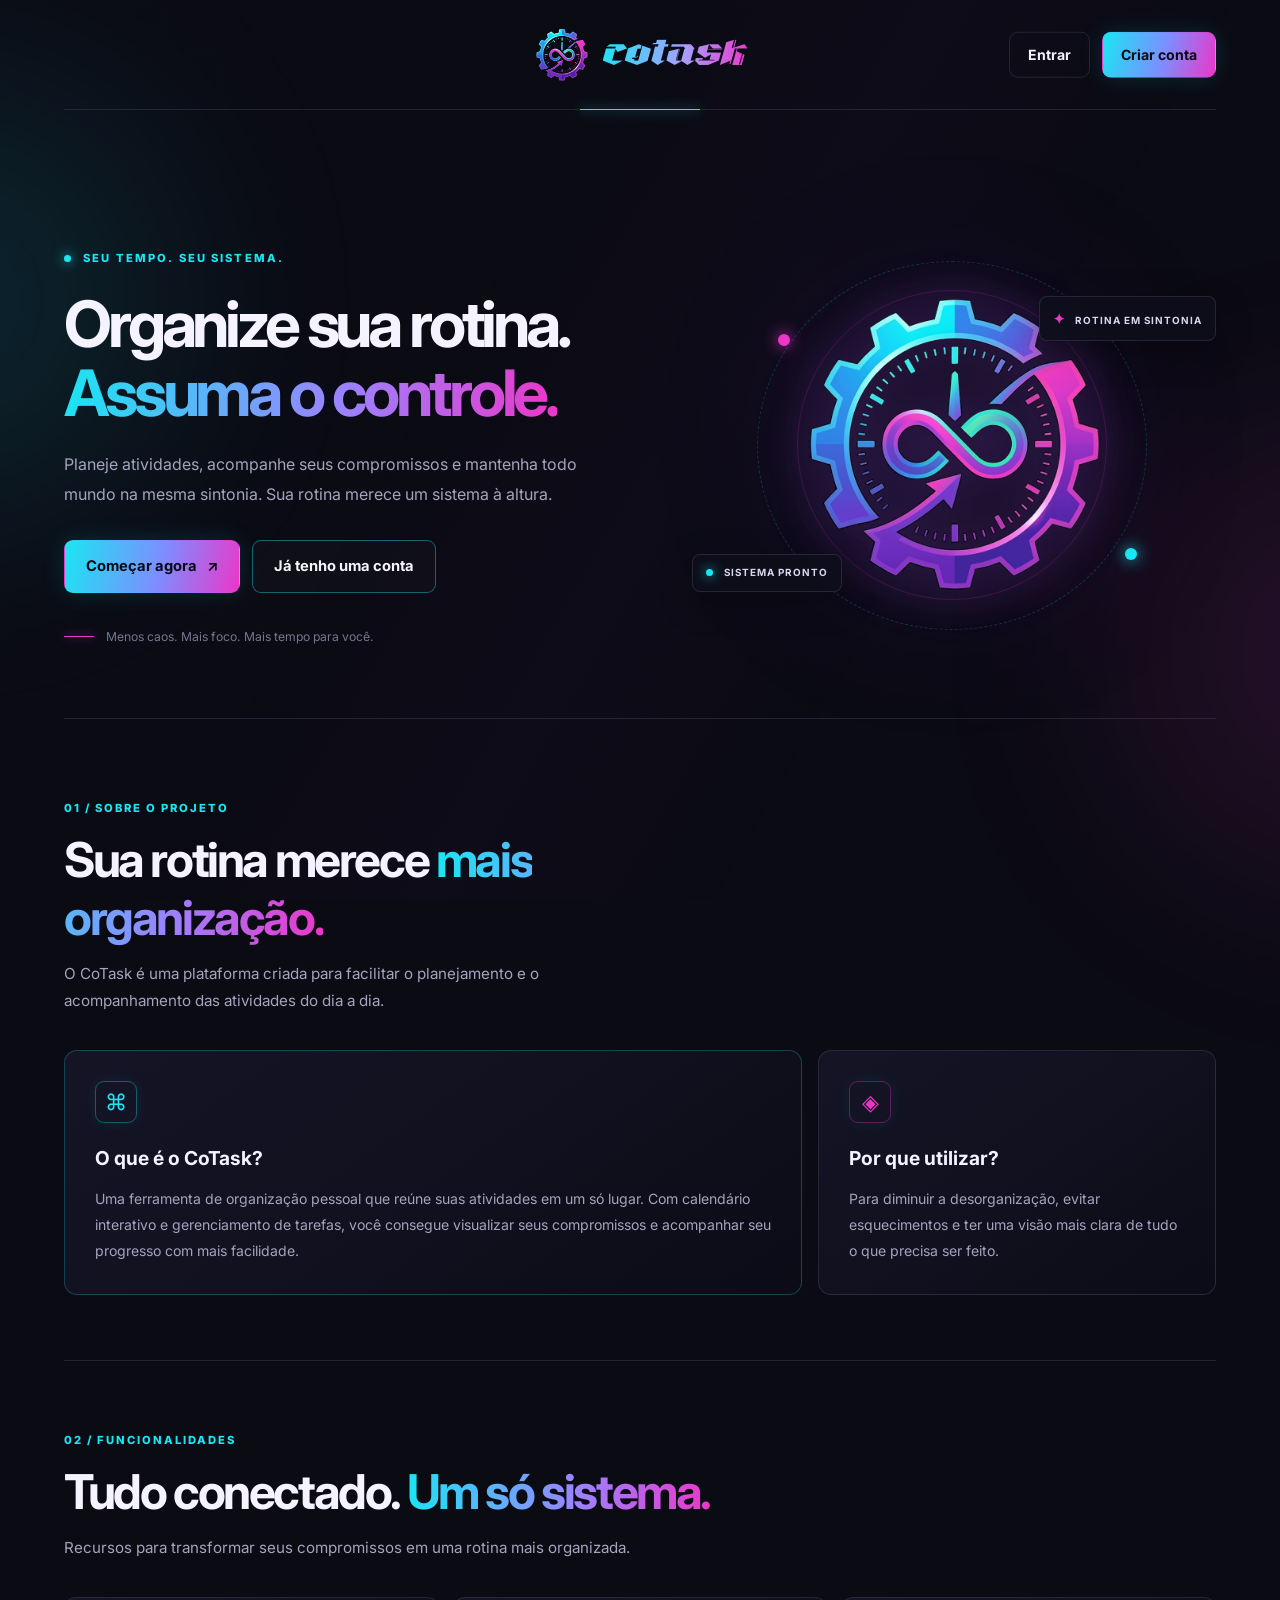
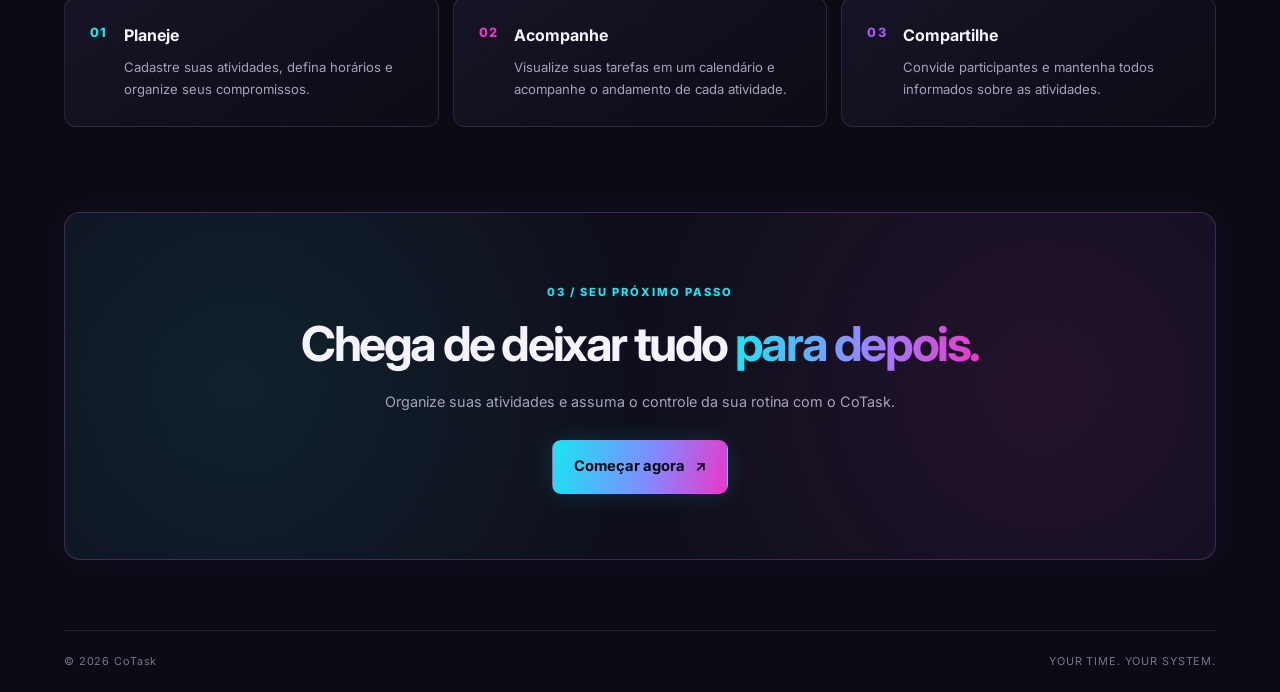
==== index.html @ 9413bd44 "style: ajusta cabeçalho e identificação do usuário" ====
<!DOCTYPE html>
<html lang="pt-BR">

<head>
    <meta charset="UTF-8">
    <meta name="viewport" content="width=device-width, initial-scale=1.0">
    <meta name="theme-color" content="#0B0B14">

    <title>CoTask - Sua rotina, seu sistema</title>

    <link rel="stylesheet" href="assets/css/style.css">
    <script src="js/script.js" defer></script>
</head>

<body>

    <div class="background-glow glow-one"></div>
    <div class="background-glow glow-two"></div>
    <div class="background-grid"></div>

    <header class="site-header">

    <!-- LOGO CENTRALIZADA -->
    <a href="index.html" class="brand">
        <img src="../assets/imagens/logo-cotask.png" alt="Logo CoTask">
        <span>CoTask</span>
    </a>

    <!-- BOTÕES DE ACESSO -->
    <nav class="main-nav">

        <div id="auth-buttons">
            <button class="button button-ghost" id="open-login">
                Entrar
            </button>

            <button class="button button-primary" id="open-register">
                Criar conta
            </button>
        </div>

        <!-- ÁREA DO USUÁRIO LOGADO -->
        <div id="user-area" class="user-area" hidden>

            <a href="pages/rotinas.html" class="button button-outline">
                Rotinas
            </a>

            <button id="logout-button" class="button button-ghost">
                Sair
            </button>

        </div>

    </nav>

    <!-- NOME DO USUÁRIO -->
    <div id="user-name" class="user-name"></div>

</header>

    <main>

        <!-- APRESENTAÇÃO -->

        <section class="hero" id="inicio">

            <div class="hero-copy">

                <span class="eyebrow">
                    <span class="status-dot"></span>
                    SEU TEMPO. SEU SISTEMA.
                </span>

                <h1>
                    Organize sua rotina.
                    <br>
                    <span>Assuma o controle.</span>
                </h1>

                <p class="hero-description">
                    Planeje atividades, acompanhe seus compromissos
                    e mantenha todo mundo na mesma sintonia.
                    Sua rotina merece um sistema à altura.
                </p>

                <div class="hero-actions">

                    <button
                        class="button button-primary button-large"
                        id="hero-register"
                        type="button">

                        Começar agora <span>↗</span>

                    </button>

                    <button
                        class="button button-outline button-large"
                        id="hero-login"
                        type="button">

                        Já tenho uma conta

                    </button>

                </div>

                <div class="hero-note">
                    <span class="note-line"></span>
                    Menos caos. Mais foco. Mais tempo para você.
                </div>

            </div>

            <div class="hero-visual">

                <div class="visual-ring ring-outer"></div>
                <div class="visual-ring ring-inner"></div>
                <div class="logo-halo"></div>

                <img
                    class="hero-logo"
                    src="../assets/imagens/logo-cotask.png"
                    alt="Símbolo do CoTask">

                <div class="floating-chip chip-top">
                    <span class="chip-icon">✦</span>
                    ROTINA EM SINTONIA
                </div>

                <div class="floating-chip chip-bottom">
                    <span class="chip-dot"></span>
                    SISTEMA PRONTO
                </div>

                <div class="floating-orbit orbit-one"></div>
                <div class="floating-orbit orbit-two"></div>

            </div>

        </section>

        <!-- SOBRE O PROJETO -->

        <section class="about-section">

            <div class="section-heading">

                <span class="section-kicker">01 / SOBRE O PROJETO</span>

                <h2>
                    Sua rotina merece
                    <span>mais organização.</span>
                </h2>

                <p>
                    O CoTask é uma plataforma criada para facilitar
                    o planejamento e o acompanhamento das atividades
                    do dia a dia.
                </p>

            </div>

            <div class="about-content">

                <article class="about-card about-main-card">

                    <span class="card-symbol">⌘</span>

                    <h3>O que é o CoTask?</h3>

                    <p>
                        Uma ferramenta de organização pessoal que reúne
                        suas atividades em um só lugar. Com calendário
                        interativo e gerenciamento de tarefas, você
                        consegue visualizar seus compromissos e acompanhar
                        seu progresso com mais facilidade.
                    </p>

                </article>

                <article class="about-card">

                    <span class="card-symbol pink-symbol">◈</span>

                    <h3>Por que utilizar?</h3>

                    <p>
                        Para diminuir a desorganização, evitar esquecimentos
                        e ter uma visão mais clara de tudo o que precisa
                        ser feito.
                    </p>

                </article>

            </div>

        </section>

        <!-- FUNCIONALIDADES -->

        <section class="feature-section">

            <div class="section-heading">

                <span class="section-kicker">02 / FUNCIONALIDADES</span>

                <h2>
                    Tudo conectado.
                    <span>Um só sistema.</span>
                </h2>

                <p>
                    Recursos para transformar seus compromissos
                    em uma rotina mais organizada.
                </p>

            </div>

            <div class="feature-strip">

                <article class="feature-card">

                    <span class="feature-number">01</span>

                    <div>
                        <h3>Planeje</h3>

                        <p>
                            Cadastre suas atividades, defina horários
                            e organize seus compromissos.
                        </p>
                    </div>

                </article>

                <article class="feature-card">

                    <span class="feature-number pink">02</span>

                    <div>
                        <h3>Acompanhe</h3>

                        <p>
                            Visualize suas tarefas em um calendário
                            e acompanhe o andamento de cada atividade.
                        </p>
                    </div>

                </article>

                <article class="feature-card">

                    <span class="feature-number purple">03</span>

                    <div>
                        <h3>Compartilhe</h3>

                        <p>
                            Convide participantes e mantenha todos
                            informados sobre as atividades.
                        </p>
                    </div>

                </article>

            </div>

        </section>

        <!-- CHAMADA FINAL -->

        <section class="final-section">

            <span class="section-kicker">03 / SEU PRÓXIMO PASSO</span>

            <h2>
                Chega de deixar tudo
                <span>para depois.</span>
            </h2>

            <p>
                Organize suas atividades e assuma o controle
                da sua rotina com o CoTask.
            </p>

            <button
                class="button button-primary button-large"
                id="final-register"
                type="button">

                Começar agora <span>↗</span>

            </button>

        </section>

    </main>

    <footer class="site-footer">
        <span>© 2026 CoTask</span>
        <span>YOUR TIME. YOUR SYSTEM.</span>
    </footer>


    <!-- JANELA DE LOGIN E CADASTRO -->

    <div class="modal-backdrop" id="auth-modal" aria-hidden="true">

        <section
            class="auth-modal"
            role="dialog"
            aria-modal="true"
            aria-labelledby="modal-title">

            <button
                class="modal-close"
                id="close-modal"
                type="button"
                aria-label="Fechar">

                ×

            </button>

            <div class="modal-brand">

                <img src="../assets/imagens/logo-cotask.png" alt="">

                <span>CoTask</span>

            </div>


            <!-- CADASTRO -->

            <div id="register-panel">

                <span class="modal-kicker">NOVO POR AQUI?</span>

                <h2 id="modal-title">
                    Crie sua conta<span>.</span>
                </h2>

                <p class="modal-description">
                    Comece a organizar seu tempo com o CoTask.
                </p>

                <form id="register-form">

                    <label for="register-name">Nome</label>

                    <input
                        id="register-name"
                        name="name"
                        type="text"
                        placeholder="Como podemos te chamar?"
                        autocomplete="name"
                        required>

                    <label for="register-email">E-mail</label>

                    <input
                        id="register-email"
                        name="email"
                        type="email"
                        placeholder="voce@email.com"
                        autocomplete="email"
                        required>

                    <label for="register-password">Senha</label>

                    <input
                        id="register-password"
                        name="password"
                        type="password"
                        placeholder="Mínimo de 8 caracteres"
                        minlength="8"
                        autocomplete="new-password"
                        required>

                    <label for="register-confirm-password">
                        Confirmar senha
                    </label>

                    <input
                        id="register-confirm-password"
                        name="confirm-password"
                        type="password"
                        placeholder="Digite sua senha novamente"
                        minlength="6"
                        autocomplete="new-password"
                        required>

                    <button
                        class="button button-primary submit-button"
                        type="submit">

                        Criar conta <span>↗</span>

                    </button>

                    <p
                        class="form-feedback"
                        id="register-feedback"
                        role="status">
                    </p>

                </form>

                <p class="switch-auth">
                    Já tem uma conta?

                    <button
                        type="button"
                        class="text-button"
                        id="show-login">

                        Entrar

                    </button>
                </p>

            </div>


            <!-- LOGIN -->

            <div id="login-panel" hidden>

                <span class="modal-kicker">
                    BEM-VINDO DE VOLTA
                </span>

                <h2 id="login-title">
                    Acesse sua conta<span>.</span>
                </h2>

                <p class="modal-description">
                    Entre para continuar de onde parou.
                </p>

                <form id="login-form">

                    <label for="login-email">E-mail</label>

                    <input
                        id="login-email"
                        name="email"
                        type="email"
                        placeholder="voce@email.com"
                        autocomplete="email"
                        required>

                    <label for="login-password">Senha</label>

                    <input
                        id="login-password"
                        name="password"
                        type="password"
                        placeholder="Sua senha"
                        autocomplete="current-password"
                        required>

                    <button
                        class="button button-primary submit-button"
                        type="submit">

                        Entrar <span>↗</span>

                    </button>

                    <p
                        class="form-feedback"
                        id="login-feedback"
                        role="status">
                    </p>

                </form>

                <p class="switch-auth">
                    Ainda não tem conta?

                    <button
                        type="button"
                        class="text-button"
                        id="show-register">

                        Criar conta

                    </button>
                </p>

            </div>

        </section>

    </div>

</body>
</html>
---- assets/css/style.css ----
@import url('https://fonts.googleapis.com/css2?family=Inter:wght@400;500;600;700;800&display=swap');

/* =====================================
   FONTES
===================================== */

@font-face {
    font-family: "Cyberthic";
    src: url("../fonts/Cyberthic.otf") format("opentype");
    font-weight: normal;
    font-style: normal;
}

/* =====================================
   VARIÁVEIS
===================================== */

:root {
    --bg: #0B0B14;
    --bg-soft: #11111E;
    --text: #F4F3FF;
    --muted: #A5A3BD;

    --cyan: #19E6F2;
    --purple: #A855F7;
    --pink: #EC36C9;

    --line: rgba(151, 145, 194, 0.18);

    --font: 'Inter', Arial, sans-serif;
    --font-title: 'Cyberthic', 'Inter', sans-serif;
}

/* =====================================
   RESET
===================================== */

* {
    margin: 0;
    padding: 0;
    box-sizing: border-box;
}

html {
    scroll-behavior: smooth;
}

body {
    min-height: 100vh;
    overflow-x: hidden;
    position: relative;
    isolation: isolate;

    background: var(--bg);
    color: var(--text);

    font-family: var(--font);
    line-height: 1.6;
}

button,
input {
    font: inherit;
}

button {
    cursor: pointer;
}

a {
    color: inherit;
    text-decoration: none;
}

[hidden] {
    display: none !important;
}

/* =====================================
   FUNDO CYBERPUNK
===================================== */

.background-glow {
    position: fixed;
    z-index: -2;

    width: 420px;
    height: 420px;

    border-radius: 50%;
    filter: blur(120px);
    opacity: 0.13;

    pointer-events: none;
}

.glow-one {
    background: var(--cyan);
    top: 10%;
    left: -260px;

    animation: glowMoveOne 12s ease-in-out infinite alternate;
}

.glow-two {
    background: var(--pink);
    right: -280px;
    bottom: 4%;

    animation: glowMoveTwo 14s ease-in-out infinite alternate;
}

.background-grid {
    position: fixed;
    inset: 0;
    z-index: -3;

    pointer-events: none;
    opacity: 0.12;

    background-image:
        linear-gradient(rgba(25, 230, 242, 0.08) 1px, transparent 1px),
        linear-gradient(90deg, rgba(25, 230, 242, 0.08) 1px, transparent 1px);

    background-size: 55px 55px;

    mask-image: linear-gradient(to bottom, black, transparent 85%);
}

body::before {
    content: "";
    position: fixed;
    inset: 0;
    z-index: -1;

    pointer-events: none;

    background: linear-gradient(
        120deg,
        transparent 35%,
        rgba(168, 85, 247, 0.025),
        transparent 70%
    );

    animation: backgroundScan 10s linear infinite;
}

/* =====================================
   CABEÇALHO
===================================== */

.site-header {
    width: min(1180px, 90%);
    min-height: 110px;

    margin: 0 auto;

    display: grid;
    grid-template-columns: 1fr auto 1fr;
    align-items: center;

    border-bottom: 1px solid var(--line);
    position: relative;
}

.site-header::after {
    content: "";
    position: absolute;
    bottom: -1px;
    left: 50%;

    width: 120px;
    height: 1px;

    transform: translateX(-50%);

    background: var(--cyan);
    box-shadow: 0 0 12px var(--cyan);
}

.brand {
    grid-column: 2;

    display: flex;
    align-items: center;
    justify-content: center;
    gap: 12px;

    font-family: var(--font-title);
    font-size: 2rem;
    letter-spacing: 0.04em;

    transition: 0.3s ease;
}

.brand:hover {
    filter: drop-shadow(0 0 12px rgba(25, 230, 242, 0.5));
}

.brand img {
    width: 58px;
    height: 58px;
    object-fit: contain;
}

.brand span {
    background: linear-gradient(
        100deg,
        var(--cyan),
        #A7A0FF 55%,
        var(--pink)
    );

    -webkit-background-clip: text;
    background-clip: text;
    color: transparent;
}

.main-nav {
    grid-column: 3;
    justify-self: end;

    display: flex;
    align-items: center;
    gap: 12px;
}

#auth-buttons,
.user-area {
    display: flex;
    align-items: center;
    gap: 12px;
}

.user-area span {
    color: var(--cyan);
    font-size: 0.9rem;
    font-weight: 700;
}

/* =====================================
   BOTÕES
===================================== */

.button {
    display: inline-flex;
    align-items: center;
    justify-content: center;
    gap: 10px;

    border: 1px solid transparent;
    border-radius: 9px;

    padding: 11px 18px;

    color: var(--text);
    font-size: 0.88rem;
    font-weight: 700;

    transition: 0.25s ease;
}

.button:hover {
    transform: translateY(-3px);
}

.button-primary {
    color: #080B16;

    background: linear-gradient(
        105deg,
        var(--cyan),
        #7F8CFF 55%,
        var(--pink)
    );

    box-shadow: 0 0 24px rgba(25, 230, 242, 0.14);
}

.button-primary:hover {
    box-shadow: 0 0 30px rgba(236, 54, 201, 0.35);
}

.button-ghost {
    background: transparent;
    border-color: var(--line);
}

.button-ghost:hover,
.button-outline:hover {
    border-color: var(--cyan);
    color: var(--cyan);
    box-shadow: 0 0 15px rgba(25, 230, 242, 0.12);
}

.button-outline {
    background: rgba(255, 255, 255, 0.02);
    border-color: rgba(25, 230, 242, 0.4);
}

.button-large {
    padding: 14px 21px;
    font-size: 0.92rem;
}

/* =====================================
   CONTEÚDO PRINCIPAL
===================================== */

main {
    width: min(1180px, 90%);
    margin: 0 auto;
}

/* =====================================
   APRESENTAÇÃO
===================================== */

.hero {
    min-height: 560px;

    display: grid;
    grid-template-columns: 1.05fr 0.95fr;

    align-items: center;
    gap: 40px;

    padding: 66px 0 52px;
}

.eyebrow {
    color: var(--cyan);

    font-size: 0.7rem;
    font-weight: 800;
    letter-spacing: 0.19em;
}

.status-dot,
.chip-dot {
    display: inline-block;

    width: 7px;
    height: 7px;

    border-radius: 50%;

    background: var(--cyan);
    box-shadow: 0 0 12px var(--cyan);

    margin-right: 8px;
}

.status-dot {
    animation: pulse 1.8s infinite;
}

.hero h1 {
    margin-top: 20px;

    font-size: clamp(2.5rem, 5vw, 4.35rem);
    line-height: 1.08;

    letter-spacing: -0.065em;
}

.hero h1 span,
.section-heading h2 span,
.final-section h2 span {
    background: linear-gradient(
        95deg,
        var(--cyan),
        #9A83FF 56%,
        var(--pink)
    );

    -webkit-background-clip: text;
    background-clip: text;
    color: transparent;
}

.hero-description {
    max-width: 550px;

    margin-top: 23px;

    color: var(--muted);
    font-size: 1rem;
    line-height: 1.85;
}

.hero-actions {
    display: flex;
    flex-wrap: wrap;
    gap: 12px;

    margin-top: 30px;
}

.hero-note {
    display: flex;
    align-items: center;
    gap: 12px;

    color: #77758F;
    font-size: 0.76rem;

    margin-top: 34px;
}

.note-line {
    width: 30px;
    height: 1px;

    background: var(--pink);
    box-shadow: 0 0 10px var(--pink);
}

/* =====================================
   LOGO E ELEMENTOS VISUAIS
===================================== */

.hero-visual {
    min-height: 410px;

    display: grid;
    place-items: center;

    position: relative;
}

.hero-logo {
    width: min(310px, 68%);
    z-index: 2;

    filter: drop-shadow(0 0 24px rgba(168, 85, 247, 0.24));

    animation: floatLogo 5s ease-in-out infinite;
}

.visual-ring {
    position: absolute;

    border: 1px solid rgba(25, 230, 242, 0.2);
    border-radius: 50%;
}

.ring-outer {
    width: 390px;
    height: 390px;

    max-width: 90%;
    max-height: 90%;

    border-style: dashed;

    animation: rotate 45s linear infinite;
}

.ring-inner {
    width: 310px;
    height: 310px;

    border-color: rgba(236, 54, 201, 0.2);

    box-shadow:
        0 0 55px rgba(168, 85, 247, 0.08),
        inset 0 0 55px rgba(168, 85, 247, 0.06);

    animation: rotateReverse 35s linear infinite;
}

.logo-halo {
    position: absolute;

    width: 240px;
    height: 240px;

    border-radius: 50%;

    background: #742BBA;
    filter: blur(100px);
    opacity: 0.23;

    animation: haloPulse 4s ease-in-out infinite;
}

.floating-chip {
    position: absolute;
    z-index: 3;

    padding: 10px 13px;

    border: 1px solid var(--line);
    border-radius: 8px;

    background: rgba(14, 14, 27, 0.86);
    backdrop-filter: blur(12px);

    color: #D9D7ED;

    font-size: 0.62rem;
    font-weight: 700;
    letter-spacing: 0.1em;

    box-shadow: 0 10px 35px rgba(0, 0, 0, 0.25);
}

.chip-top {
    top: 56px;
    right: 0;

    animation: floatChip 4s ease-in-out infinite;
}

.chip-bottom {
    bottom: 58px;
    left: 4px;

    animation: floatChip 5s ease-in-out infinite reverse;
}

.chip-icon {
    color: var(--pink);
    margin-right: 6px;
    font-size: 0.9rem;
}

.floating-orbit {
    position: absolute;

    width: 12px;
    height: 12px;

    border-radius: 50%;
    background: var(--pink);

    box-shadow: 0 0 15px var(--pink);
}

.orbit-one {
    top: 23%;
    left: 17%;

    animation: orbitFloat 5s ease-in-out infinite;
}

.orbit-two {
    bottom: 22%;
    right: 15%;

    background: var(--cyan);
    box-shadow: 0 0 15px var(--cyan);

    animation: orbitFloat 4s ease-in-out infinite reverse;
}

/* =====================================
   TÍTULOS DAS SEÇÕES
===================================== */

.section-heading {
    max-width: 720px;
    margin-bottom: 35px;
}

.section-kicker {
    display: inline-block;

    color: var(--cyan);

    font-size: 0.7rem;
    font-weight: 800;
    letter-spacing: 0.18em;

    margin-bottom: 13px;
}

.section-heading h2,
.final-section h2 {
    font-size: clamp(2rem, 4vw, 3rem);
    line-height: 1.2;
    letter-spacing: -0.05em;
}

.section-heading p {
    max-width: 600px;

    color: var(--muted);
    font-size: 0.95rem;
    line-height: 1.8;

    margin-top: 14px;
}

/* =====================================
   SOBRE O PROJETO
===================================== */

.about-section {
    padding: 75px 0 65px;

    border-top: 1px solid var(--line);
}

.about-content {
    display: grid;
    grid-template-columns: 1.3fr 0.7fr;
    gap: 16px;
}

.about-card {
    position: relative;
    overflow: hidden;

    padding: 30px;

    border: 1px solid var(--line);
    border-radius: 13px;

    background: linear-gradient(
        145deg,
        rgba(23, 23, 41, 0.85),
        rgba(13, 13, 24, 0.85)
    );

    transition: 0.3s ease;
}

.about-card:hover {
    transform: translateY(-5px);
    border-color: rgba(25, 230, 242, 0.45);

    box-shadow: 0 0 25px rgba(25, 230, 242, 0.07);
}

.about-main-card {
    border-color: rgba(25, 230, 242, 0.25);
}

.card-symbol {
    display: inline-flex;
    align-items: center;
    justify-content: center;

    width: 42px;
    height: 42px;

    border: 1px solid rgba(25, 230, 242, 0.35);
    border-radius: 9px;

    color: var(--cyan);
    font-size: 1.4rem;

    margin-bottom: 20px;

    box-shadow: 0 0 15px rgba(25, 230, 242, 0.08);
}

.pink-symbol {
    color: var(--pink);
    border-color: rgba(236, 54, 201, 0.35);
}

.about-card h3 {
    font-size: 1.2rem;
    margin-bottom: 12px;
}

.about-card p {
    color: var(--muted);
    font-size: 0.88rem;
    line-height: 1.85;
}

/* =====================================
   FUNCIONALIDADES
===================================== */

.feature-section {
    padding: 65px 0 75px;
    border-top: 1px solid var(--line);
}

.feature-strip {
    display: grid;
    grid-template-columns: repeat(3, 1fr);
    gap: 14px;
}

.feature-card {
    display: flex;
    align-items: flex-start;
    gap: 16px;

    padding: 25px;

    border: 1px solid var(--line);
    border-radius: 12px;

    background: linear-gradient(
        145deg,
        rgba(23, 23, 41, 0.8),
        rgba(13, 13, 24, 0.7)
    );

    transition: 0.3s ease;
}

.feature-card:hover {
    transform: translateY(-6px);
    border-color: var(--cyan);

    box-shadow: 0 0 25px rgba(25, 230, 242, 0.08);
}

.feature-number {
    color: var(--cyan);
    font-size: 0.8rem;
    font-weight: 800;
    letter-spacing: 0.1em;
}

.feature-number.pink {
    color: var(--pink);
}

.feature-number.purple {
    color: var(--purple);
}

.feature-card h3 {
    font-size: 1rem;
    margin-bottom: 8px;
}

.feature-card p {
    color: var(--muted);
    font-size: 0.82rem;
    line-height: 1.7;
}

/* =====================================
   CHAMADA FINAL
===================================== */

.final-section {
    position: relative;
    overflow: hidden;

    text-align: center;

    padding: 65px 25px;
    margin: 10px 0 70px;

    border: 1px solid rgba(168, 85, 247, 0.3);
    border-radius: 16px;

    background:
        radial-gradient(
            circle at 15% 50%,
            rgba(25, 230, 242, 0.09),
            transparent 40%
        ),
        radial-gradient(
            circle at 85% 50%,
            rgba(236, 54, 201, 0.09),
            transparent 40%
        ),
        rgba(17, 17, 30, 0.8);

    box-shadow: 0 0 40px rgba(168, 85, 247, 0.06);
}

.final-section h2 {
    max-width: 700px;
    margin: 0 auto;
}

.final-section p {
    max-width: 550px;

    margin: 17px auto 25px;

    color: var(--muted);
    font-size: 0.9rem;
    line-height: 1.8;
}

/* =====================================
   RODAPÉ
===================================== */

.site-footer {
    width: min(1180px, 90%);

    margin: 0 auto;
    padding: 22px 0;

    border-top: 1px solid var(--line);

    display: flex;
    justify-content: space-between;

    color: #77758F;
    font-size: 0.68rem;
    letter-spacing: 0.08em;
}

/* =====================================
   MODAL DE LOGIN E CADASTRO
===================================== */

.modal-backdrop {
    position: fixed;
    inset: 0;
    z-index: 10;

    display: none;
    align-items: center;
    justify-content: center;

    padding: 20px;

    background: rgba(3, 3, 10, 0.78);
    backdrop-filter: blur(9px);
}

.modal-backdrop.ativo {
    display: flex;
}

.auth-modal {
    width: min(460px, 100%);
    max-height: 92vh;

    overflow-y: auto;

    position: relative;

    padding: 32px;

    border: 1px solid rgba(168, 85, 247, 0.38);
    border-radius: 16px;

    background: linear-gradient(
        145deg,
        #171629,
        #0E0E1A 70%
    );

    box-shadow:
        0 0 55px rgba(168, 85, 247, 0.16),
        0 25px 80px rgba(0, 0, 0, 0.5);
}

.modal-close {
    position: absolute;
    top: 14px;
    right: 17px;

    border: 0;
    background: transparent;

    color: var(--muted);
    font-size: 1.8rem;
    line-height: 1;
}

.modal-close:hover {
    color: var(--pink);
}

.modal-brand {
    display: flex;
    align-items: center;
    gap: 8px;

    margin-bottom: 22px;

    font-family: var(--font-title);
    font-size: 1.3rem;
}

.modal-brand img {
    width: 42px;
    height: 42px;
    object-fit: contain;
}

.modal-brand span {
    color: var(--cyan);
}

.modal-kicker {
    color: var(--cyan);
    font-size: 0.7rem;
    letter-spacing: 0.12em;
    font-weight: 700;
}

.auth-modal h2 {
    font-size: 1.8rem;
    letter-spacing: -0.05em;
    margin-top: 5px;
}

.auth-modal h2 span {
    color: var(--pink);
}

.modal-description {
    color: var(--muted);
    font-size: 0.85rem;
    margin: 4px 0 22px;
}

/* =====================================
   FORMULÁRIOS
===================================== */

.auth-modal form {
    display: flex;
    flex-direction: column;
    gap: 9px;
}

.auth-modal label {
    color: #D8D6E9;
    font-size: 0.77rem;
    font-weight: 600;
    margin-top: 5px;
}

.auth-modal input {
    width: 100%;

    padding: 12px 13px;

    border-radius: 8px;
    border: 1px solid rgba(151, 145, 194, 0.25);

    outline: none;

    color: var(--text);
    background: rgba(5, 5, 14, 0.65);
}

.auth-modal input:focus {
    border-color: var(--cyan);

    box-shadow: 0 0 0 3px rgba(25, 230, 242, 0.09);
}

.auth-modal input::placeholder {
    color: #6E6B84;
}

.submit-button {
    width: 100%;
    margin-top: 12px;
}

.form-feedback {
    min-height: 20px;
    color: var(--pink);
    font-size: 0.76rem;
}

.switch-auth {
    text-align: center;

    color: var(--muted);
    font-size: 0.78rem;

    margin-top: 14px;
}

.text-button {
    border: 0;
    background: transparent;

    color: var(--cyan);
    font-weight: 700;
}

.text-button:hover {
    color: var(--pink);
}

/* =====================================
   MODAL DE ATIVIDADES
===================================== */

.modal-atividade {
    position: fixed;
    inset: 0;
    z-index: 1000;

    display: flex;
    align-items: center;
    justify-content: center;

    padding: 20px;
    background: rgba(0, 0, 0, 0.8);
}

.modal-atividade[hidden] {
    display: none !important;
}

.conteudo-modal {
    position: relative;
    width: 100%;
    max-width: 500px;

    background: #101321;
    border: 1px solid #00e5ff;
    border-radius: 14px;

    box-shadow: 0 0 25px rgba(0, 229, 255, 0.2);
}

.conteudo-modal .form-atividade {
    margin: 0;
    border: none;
}

.fechar-modal {
    position: absolute;
    top: 12px;
    right: 15px;

    background: transparent;
    border: none;
    color: #ff3cac;

    font-size: 28px;
    cursor: pointer;
}

/* =====================================
   ANIMAÇÕES
===================================== */

@keyframes rotate {
    to {
        transform: rotate(360deg);
    }
}

@keyframes rotateReverse {
    to {
        transform: rotate(-360deg);
    }
}

@keyframes pulse {
    50% {
        opacity: 0.35;
        box-shadow: 0 0 3px var(--cyan);
    }
}

@keyframes floatLogo {
    0%, 100% {
        transform: translateY(0);
    }

    50% {
        transform: translateY(-12px);
    }
}

@keyframes floatChip {
    0%, 100% {
        transform: translateY(0);
    }

    50% {
        transform: translateY(-9px);
    }
}

@keyframes haloPulse {
    0%, 100% {
        opacity: 0.18;
        transform: scale(0.9);
    }

    50% {
        opacity: 0.35;
        transform: scale(1.15);
    }
}

@keyframes orbitFloat {
    0%, 100% {
        transform: translate(0, 0);
    }

    50% {
        transform: translate(12px, -18px);
    }
}

@keyframes glowMoveOne {
    from {
        transform: translate(0, 0);
    }

    to {
        transform: translate(120px, 80px);
    }
}

@keyframes glowMoveTwo {
    from {
        transform: translate(0, 0);
    }

    to {
        transform: translate(-100px, -80px);
    }
}

@keyframes backgroundScan {
    from {
        transform: translateX(-100%);
    }

    to {
        transform: translateX(100%);
    }
}

/* =====================================
   RESPONSIVIDADE
===================================== */

@media (max-width: 760px) {

    .site-header {
        width: 92%;
        min-height: 85px;
        grid-template-columns: 1fr auto 1fr;
    }

    .brand {
        font-size: 1.5rem;
        gap: 7px;
    }

    .brand img {
        width: 45px;
        height: 45px;
    }

    .main-nav {
        gap: 4px;
    }

    #auth-buttons,
    .user-area {
        gap: 6px;
    }

    .main-nav .button {
        padding: 9px 11px;
        font-size: 0.75rem;
    }

    .user-area span {
        display: none;
    }

    main {
        width: 90%;
    }

    .hero {
        grid-template-columns: 1fr;
        gap: 8px;

        padding: 65px 0 30px;
    }

    .hero-copy {
        text-align: center;
    }

    .hero-description {
        margin-left: auto;
        margin-right: auto;
    }

    .hero-actions,
    .hero-note {
        justify-content: center;
    }

    .hero-visual {
        min-height: 320px;
    }

    .hero-logo {
        width: 230px;
    }

    .ring-outer {
        width: 310px;
        height: 310px;
    }

    .ring-inner {
        width: 245px;
        height: 245px;
    }

    .chip-top {
        right: 0;
        top: 25px;
    }

    .chip-bottom {
        left: 0;
        bottom: 25px;
    }

    .about-content {
        grid-template-columns: 1fr;
    }

    .feature-strip {
        grid-template-columns: 1fr;
    }

    .about-section,
    .feature-section {
        padding: 50px 0;
    }
}

@media (max-width: 420px) {

    .site-header {
        grid-template-columns: 1fr;
        justify-items: center;
        gap: 12px;
        padding: 15px 0;
    }

    .brand {
        grid-column: 1;
    }

    .main-nav {
        grid-column: 1;
        justify-self: center;
    }

    .user-area span {
        display: inline;
    }

    .hero h1 {
        font-size: 2.45rem;
    }

    .hero-actions {
        flex-direction: column;
    }

    .auth-modal {
        padding: 25px 21px;
    }

    .site-footer {
        flex-direction: column;
        align-items: center;
        gap: 5px;
    }

    .final-section {
        padding: 45px 18px;
    }
}

/* =====================================
   ACESSIBILIDADE
===================================== */

@media (prefers-reduced-motion: reduce) {

    *,
    *::before,
    *::after {
        animation-duration: 0.01ms !important;
        animation-iteration-count: 1 !important;
        scroll-behavior: auto !important;
        transition-duration: 0.01ms !important;
    }
}

.botao-rotinas {
    display: inline-flex;
    align-items: center;
    justify-content: center;
    padding: 10px 18px;
    border: 1px solid var(--cyan);
    border-radius: 8px;
    color: var(--cyan);
    text-decoration: none;
    font-weight: bold;
    transition: 0.3s ease;
}

.botao-rotinas:hover {
    background: var(--cyan);
    color: var(--bg);
    box-shadow: 0 0 15px var(--cyan);
    transform: translateY(-2px);
}

/* =====================================
   CABEÇALHO DO USUÁRIO LOGADO
===================================== */

.site-header {
    position: relative;
    margin-bottom: 48px;
}

/* NOME DO USUÁRIO */

.user-name {
    position: absolute;
    top: calc(100% + 8px);
    left: 50%;
    transform: translateX(-50%);

    display: block;
    width: max-content;
    max-width: 90%;

    font-family: var(--font-title);
    font-size: 1rem;
    font-weight: bold;
    letter-spacing: 0.08em;
    text-align: center;

    background: linear-gradient(
        90deg,
        var(--cyan),
        #A7A0FF,
        var(--pink)
    );

    -webkit-background-clip: text;
    background-clip: text;
    color: transparent;

    filter: drop-shadow(0 0 8px rgba(25, 230, 242, 0.3));
}

/* NAVEGAÇÃO */

.main-nav {
    position: absolute;
    right: 0;
    top: 50%;
    transform: translateY(-50%);
}

/* BOTÕES LADO A LADO */

.user-area {
    display: flex;
    align-items: center;
    justify-content: center;
    gap: 10px;
}

/* BOTÃO ROTINAS */

.user-area .button-outline {
    border-color: var(--cyan);
    color: var(--cyan);
}

.user-area .button-outline:hover {
    background: rgba(25, 230, 242, 0.1);
    box-shadow: 0 0 15px rgba(25, 230, 242, 0.2);
}

/* BOTÃO SAIR */

#logout-button {
    border: 1px solid rgba(236, 54, 201, 0.5);
    color: var(--pink);
    background: rgba(236, 54, 201, 0.05);
}

#logout-button:hover {
    border-color: var(--pink);
    color: var(--text);
    background: rgba(236, 54, 201, 0.12);
    box-shadow: 0 0 15px rgba(236, 54, 201, 0.2);
}

/* RESPONSIVIDADE */

@media (max-width: 760px) {
    .main-nav .button {
        padding: 9px 11px;
        font-size: 0.75rem;
    }

    .user-area {
        gap: 6px;
    }

    .user-name {
        font-size: 0.9rem;
    }
}

@media (max-width: 420px) {
    .site-header {
        margin-bottom: 48px;
    }

    .main-nav {
        position: absolute;
        right: 0;
        top: 50%;
        transform: translateY(-50%);
    }

    .user-name {
        font-size: 0.8rem;
    }
}
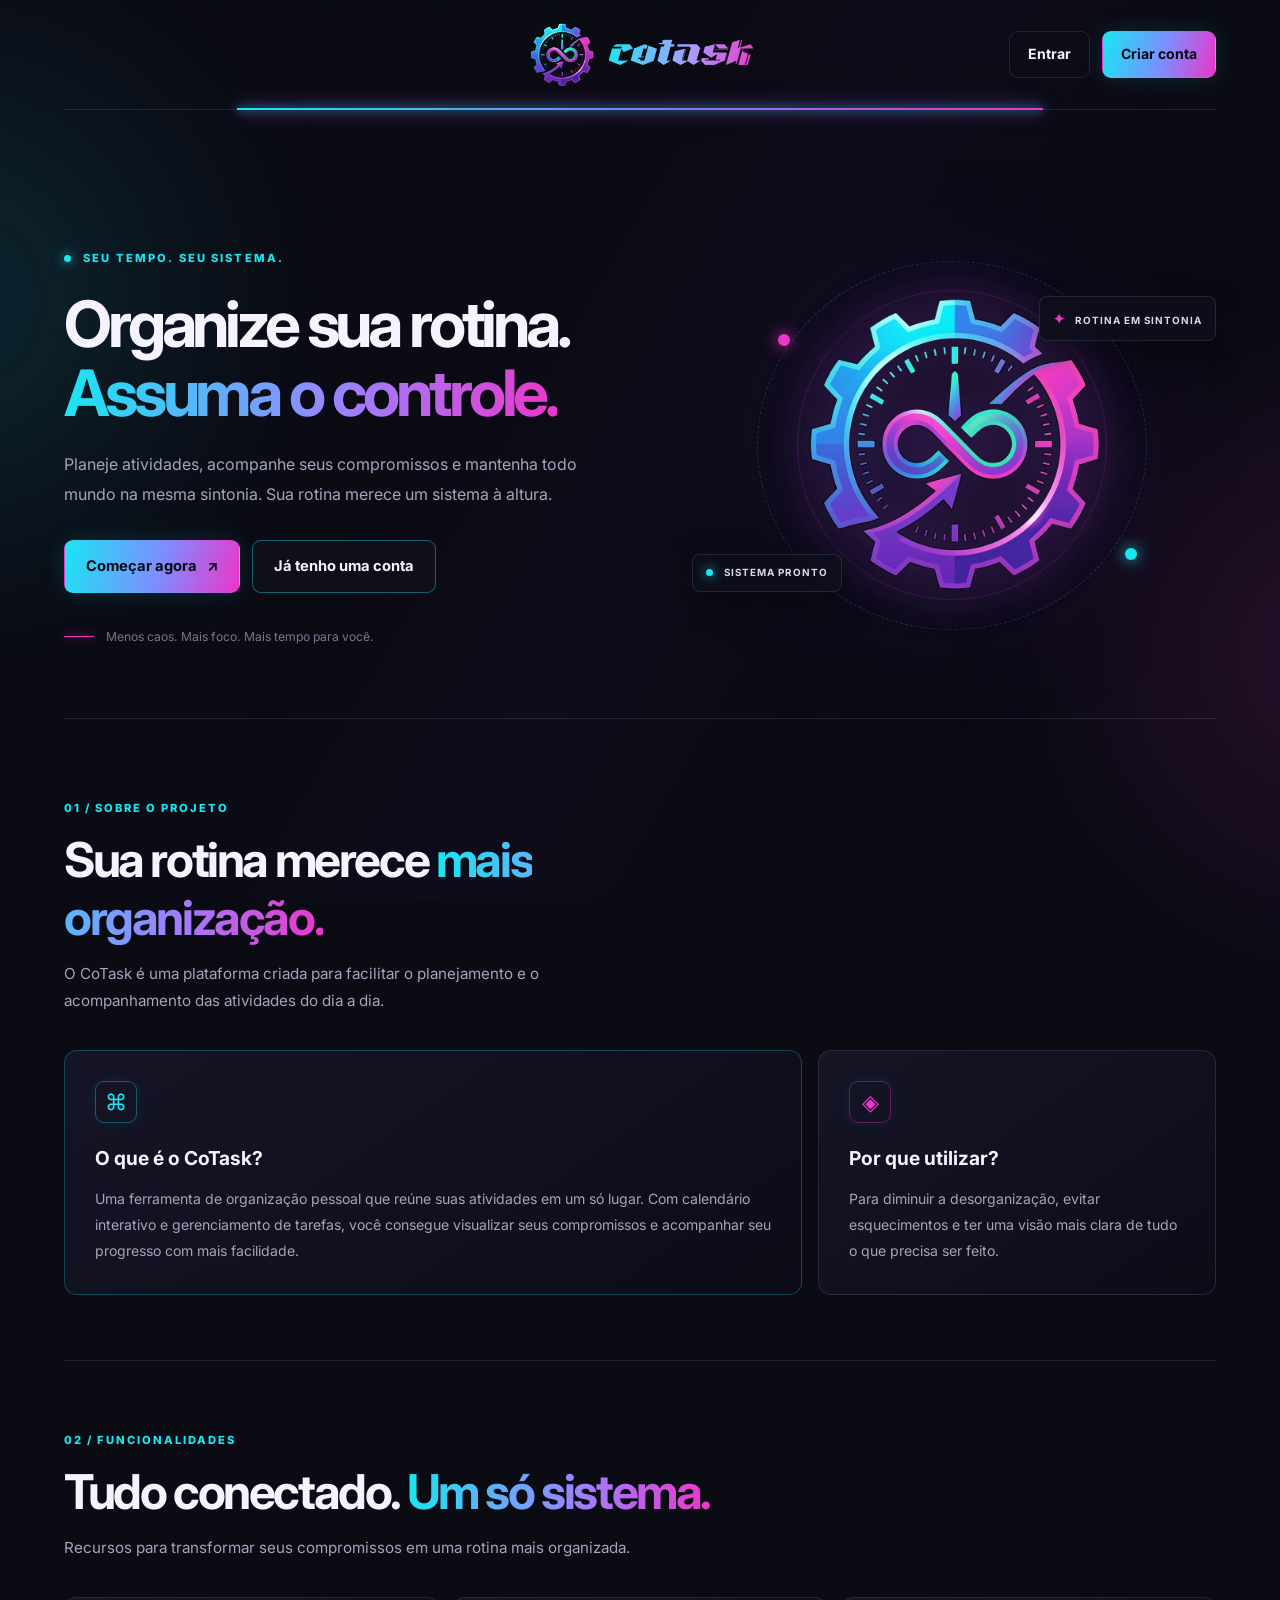
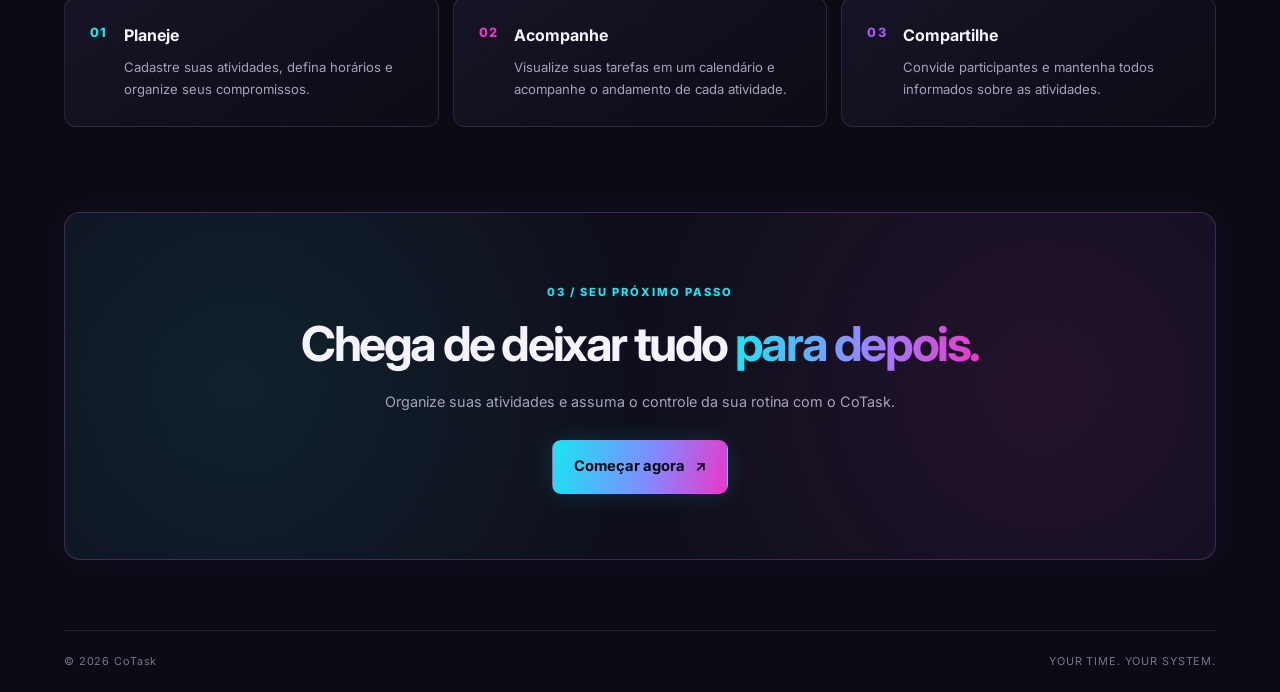
==== commit 73d33f8f: "style: padroniza identidade visual das páginas do sistema, ajusta visuais da tela com maior responsi" ====
--- a/index.html
+++ b/index.html
@@ -10,7 +10,7 @@
     <title>CoTask - Sua rotina, seu sistema</title>
 
     <link rel="stylesheet" href="assets/css/style.css">
-    <script src="js/script.js" defer></script>
+    <script src="assets/js/script.js" defer></script>
 </head>
 
 <body>
@@ -19,46 +19,33 @@
     <div class="background-glow glow-two"></div>
     <div class="background-grid"></div>
 
-    <header class="site-header">
-
-    <!-- LOGO CENTRALIZADA -->
+    
+<header class="site-header">
     <a href="index.html" class="brand">
         <img src="../assets/imagens/logo-cotask.png" alt="Logo CoTask">
         <span>CoTask</span>
     </a>
 
-    <!-- BOTÕES DE ACESSO -->
     <nav class="main-nav">
-
         <div id="auth-buttons">
-            <button class="button button-ghost" id="open-login">
-                Entrar
-            </button>
-
-            <button class="button button-primary" id="open-register">
-                Criar conta
+            <button class="button button-ghost" id="open-login" type="button">Entrar</button>
+            <button class="button button-primary" id="open-register" type="button">Criar conta</button>
+        </div>
+
+        <div class="user-area" id="user-area" hidden>
+            <a href="pages/rotinas.html" class="button button-ghost" id="botao-rotinas">
+                Minhas rotinas
+            </a>
+
+            <button class="button button-ghost" id="logout-button" type="button">
+                Sair
             </button>
         </div>
-
-        <!-- ÁREA DO USUÁRIO LOGADO -->
-        <div id="user-area" class="user-area" hidden>
-
-            <a href="pages/rotinas.html" class="button button-outline">
-                Rotinas
-            </a>
-
-            <button id="logout-button" class="button button-ghost">
-                Sair
-            </button>
-
-        </div>
-
     </nav>
 
-    <!-- NOME DO USUÁRIO -->
-    <div id="user-name" class="user-name"></div>
-
+    <span id="user-name" class="user-name" hidden></span>
 </header>
+
 
     <main>
 
--- a/assets/css/style.css
+++ b/assets/css/style.css
@@ -168,15 +168,22 @@
     content: "";
     position: absolute;
     bottom: -1px;
-    left: 50%;
-
-    width: 120px;
-    height: 1px;
-
-    transform: translateX(-50%);
-
-    background: var(--cyan);
-    box-shadow: 0 0 12px var(--cyan);
+    left: 15%;
+
+    width: 70%;
+    height: 2px;
+
+    background: linear-gradient(
+        110deg,
+        #19E6F2,
+        #8B72FF 55%,
+        #EC36C9
+    );
+
+    box-shadow:
+        0 0 10px #19E6F2,
+        0 0 20px #A855F7,
+        0 0 30px rgba(236, 54, 201, 0.4);
 }
 
 .brand {
@@ -199,8 +206,8 @@
 }
 
 .brand img {
-    width: 58px;
-    height: 58px;
+    width: 70px;
+    height: 70px;
     object-fit: contain;
 }
 
@@ -1287,12 +1294,12 @@
     }
 }
 
+
 /* =====================================
    ACESSIBILIDADE
 ===================================== */
 
 @media (prefers-reduced-motion: reduce) {
-
     *,
     *::before,
     *::after {
@@ -1303,26 +1310,6 @@
     }
 }
 
-.botao-rotinas {
-    display: inline-flex;
-    align-items: center;
-    justify-content: center;
-    padding: 10px 18px;
-    border: 1px solid var(--cyan);
-    border-radius: 8px;
-    color: var(--cyan);
-    text-decoration: none;
-    font-weight: bold;
-    transition: 0.3s ease;
-}
-
-.botao-rotinas:hover {
-    background: var(--cyan);
-    color: var(--bg);
-    box-shadow: 0 0 15px var(--cyan);
-    transform: translateY(-2px);
-}
-
 /* =====================================
    CABEÇALHO DO USUÁRIO LOGADO
 ===================================== */
@@ -1332,15 +1319,35 @@
     margin-bottom: 48px;
 }
 
-/* NOME DO USUÁRIO */
-
-.user-name {
+.brand {
+    grid-column: 2;
+    justify-self: center;
+}
+
+.main-nav {
+    grid-column: 3;
+    justify-self: end;
+    position: static;
+    transform: none;
+}
+
+.user-area {
+    display: flex;
+    align-items: center;
+    justify-content: center;
+    gap: 10px;
+}
+
+/* =====================================
+   NOME DO USUÁRIO
+===================================== */
+
+.site-header > .user-name {
     position: absolute;
     top: calc(100% + 8px);
     left: 50%;
     transform: translateX(-50%);
 
-    display: block;
     width: max-content;
     max-width: 90%;
 
@@ -1349,96 +1356,88 @@
     font-weight: bold;
     letter-spacing: 0.08em;
     text-align: center;
+    white-space: nowrap;
 
     background: linear-gradient(
-        90deg,
+        100deg,
         var(--cyan),
-        #A7A0FF,
+        #A7A0FF 55%,
         var(--pink)
     );
 
     -webkit-background-clip: text;
     background-clip: text;
-    color: transparent;
+    -webkit-text-fill-color: transparent;
 
     filter: drop-shadow(0 0 8px rgba(25, 230, 242, 0.3));
-}
-
-/* NAVEGAÇÃO */
-
-.main-nav {
-    position: absolute;
-    right: 0;
-    top: 50%;
-    transform: translateY(-50%);
-}
-
-/* BOTÕES LADO A LADO */
-
-.user-area {
-    display: flex;
-    align-items: center;
-    justify-content: center;
-    gap: 10px;
-}
-
-/* BOTÃO ROTINAS */
-
-.user-area .button-outline {
+    z-index: 5;
+}
+
+/* =====================================
+   BOTÃO MINHAS ROTINAS
+===================================== */
+
+#botao-rotinas {
+    background: transparent;
+    border: 1px solid rgba(25, 230, 242, 0.5);
+    color: var(--cyan);
+}
+
+#botao-rotinas:hover {
+    background: rgba(25, 230, 242, 0.08);
     border-color: var(--cyan);
     color: var(--cyan);
-}
-
-.user-area .button-outline:hover {
-    background: rgba(25, 230, 242, 0.1);
-    box-shadow: 0 0 15px rgba(25, 230, 242, 0.2);
-}
-
-/* BOTÃO SAIR */
+    box-shadow: 0 0 15px rgba(25, 230, 242, 0.25);
+    transform: translateY(-2px);
+}
+
+/* =====================================
+   BOTÃO SAIR
+===================================== */
 
 #logout-button {
+    background: transparent;
     border: 1px solid rgba(236, 54, 201, 0.5);
     color: var(--pink);
-    background: rgba(236, 54, 201, 0.05);
 }
 
 #logout-button:hover {
     border-color: var(--pink);
     color: var(--text);
-    background: rgba(236, 54, 201, 0.12);
+    background: rgba(236, 54, 201, 0.08);
     box-shadow: 0 0 15px rgba(236, 54, 201, 0.2);
 }
 
-/* RESPONSIVIDADE */
+/* =====================================
+   RESPONSIVIDADE
+===================================== */
 
 @media (max-width: 760px) {
-    .main-nav .button {
-        padding: 9px 11px;
-        font-size: 0.75rem;
+    .site-header .user-name {
+        font-size: 0.9rem;
     }
 
     .user-area {
         gap: 6px;
     }
-
-    .user-name {
-        font-size: 0.9rem;
-    }
 }
 
 @media (max-width: 420px) {
     .site-header {
+        grid-template-columns: 1fr;
+        justify-items: center;
+        gap: 12px;
+        padding: 15px 0;
         margin-bottom: 48px;
     }
 
+    .brand,
     .main-nav {
-        position: absolute;
-        right: 0;
-        top: 50%;
-        transform: translateY(-50%);
-    }
-
-    .user-name {
+        grid-column: 1;
+        justify-self: center;
+    }
+
+    .site-header .user-name {
         font-size: 0.8rem;
     }
 }
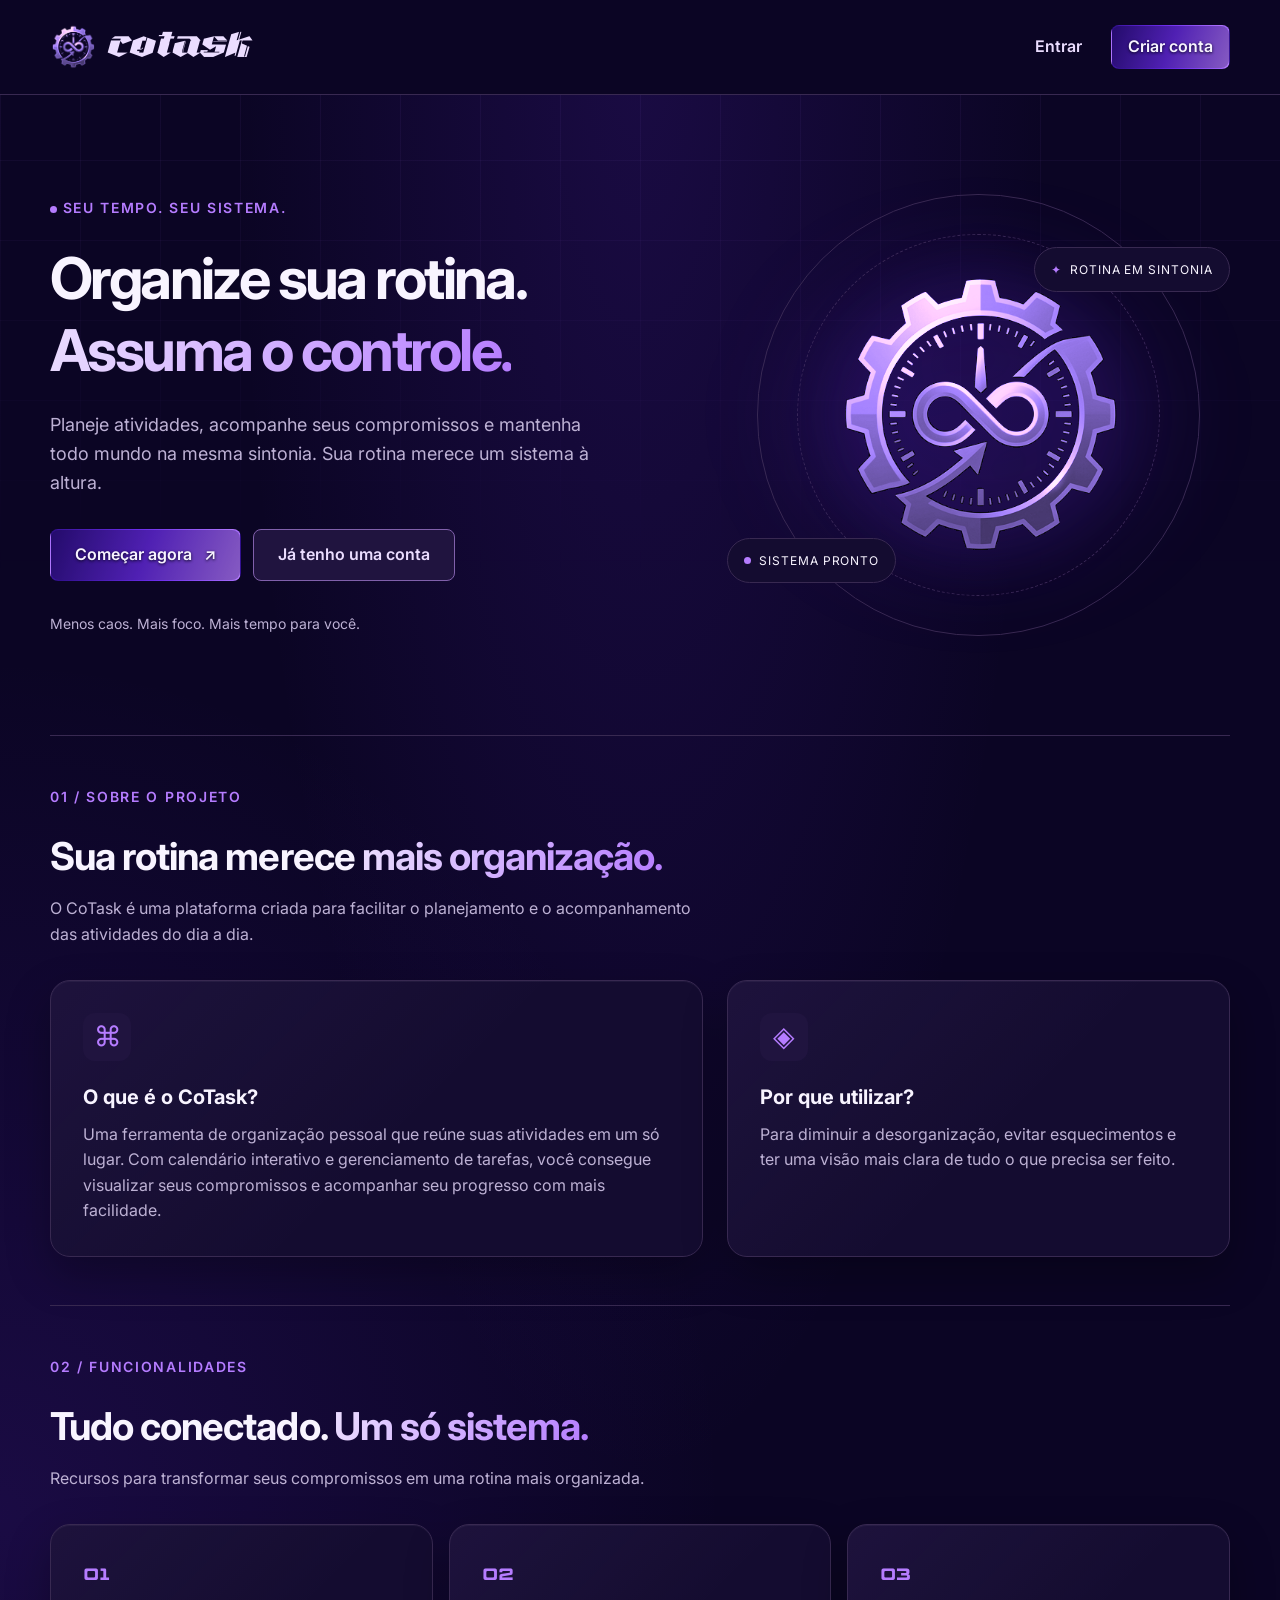
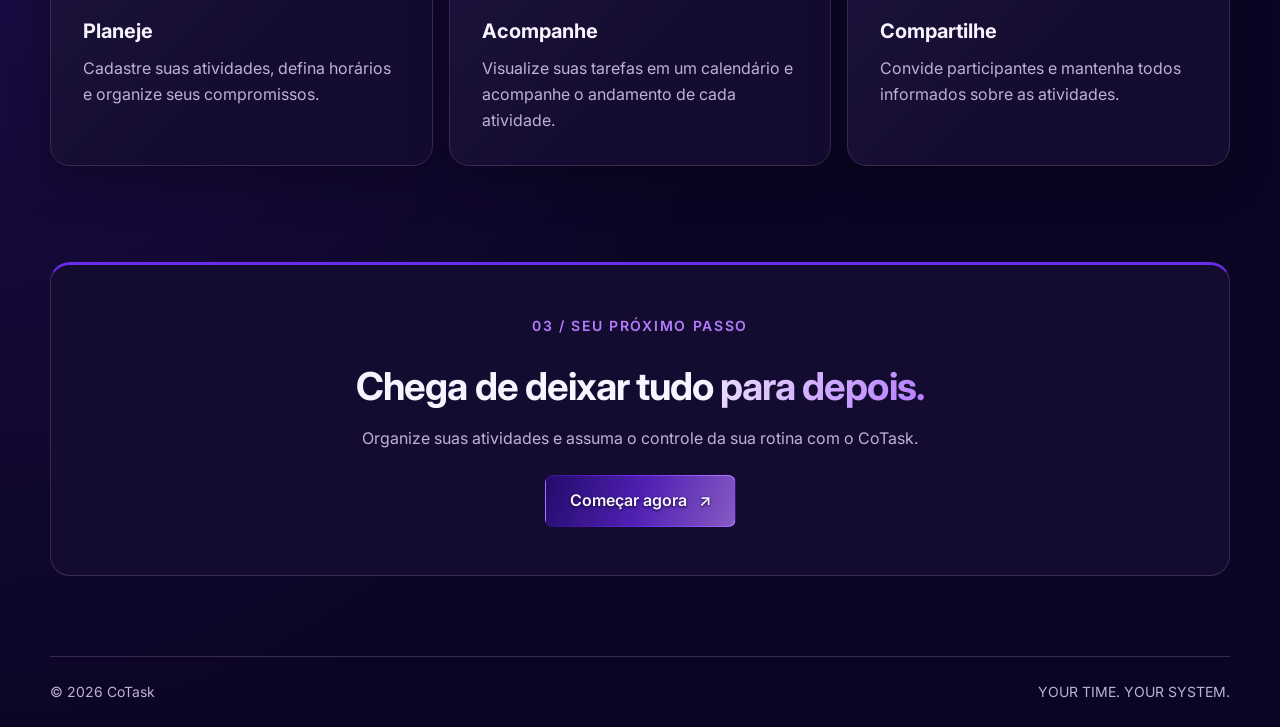
==== commit bf2254ea: "style: aprimora interface ultraviolet e centraliza boas-vindas" ====
--- a/index.html
+++ b/index.html
@@ -5,24 +5,25 @@
 <head>
     <meta charset="UTF-8">
     <meta name="viewport" content="width=device-width, initial-scale=1.0">
-    <meta name="theme-color" content="#0B0B14">
+    <meta name="theme-color" content="#0B0524">
 
     <title>CoTask - Sua rotina, seu sistema</title>
 
     <link rel="stylesheet" href="assets/css/style.css">
+    <script src="assets/js/ui.js" defer></script>
     <script src="assets/js/script.js" defer></script>
 </head>
 
 <body>
 
-    <div class="background-glow glow-one"></div>
-    <div class="background-glow glow-two"></div>
-    <div class="background-grid"></div>
+
+
+
 
     
 <header class="site-header">
     <a href="index.html" class="brand">
-        <img src="../assets/imagens/logo-cotask.png" alt="Logo CoTask">
+        <img src="assets/imagens/logo-cotask.png" alt="Logo CoTask">
         <span>CoTask</span>
     </a>
 
@@ -33,18 +34,24 @@
         </div>
 
         <div class="user-area" id="user-area" hidden>
-            <a href="pages/rotinas.html" class="button button-ghost" id="botao-rotinas">
+            <a href="pages/rotinas.html" class="button button-ghost" id="botao-rotinas" data-icon="calendar">
                 Minhas rotinas
             </a>
 
-            <button class="button button-ghost" id="logout-button" type="button">
+            <button class="button button-ghost" id="logout-button" data-icon="logout" type="button">
                 Sair
             </button>
         </div>
     </nav>
 
-    <span id="user-name" class="user-name" hidden></span>
+
 </header>
+
+    <section class="boas-vindas" id="boas-vindas" aria-labelledby="user-name" hidden>
+        <span class="welcome-mark" aria-hidden="true">✦</span>
+        <h2 id="user-name" class="user-name" hidden></h2>
+        <p>Organize suas atividades e transforme seus planos em conquistas.</p>
+    </section>
 
 
     <main>
@@ -109,7 +116,7 @@
 
                 <img
                     class="hero-logo"
-                    src="../assets/imagens/logo-cotask.png"
+                    src="assets/imagens/logo-cotask.png"
                     alt="Símbolo do CoTask">
 
                 <div class="floating-chip chip-top">
@@ -122,8 +129,8 @@
                     SISTEMA PRONTO
                 </div>
 
-                <div class="floating-orbit orbit-one"></div>
-                <div class="floating-orbit orbit-two"></div>
+
+
 
             </div>
 
@@ -313,11 +320,8 @@
             </button>
 
             <div class="modal-brand">
-
-                <img src="../assets/imagens/logo-cotask.png" alt="">
-
-                <span>CoTask</span>
-
+            <img src="assets/imagens/logo-cotask.png" alt="Logo CoTask">
+            <span>CoTask</span>
             </div>
 
 
--- a/assets/css/style.css
+++ b/assets/css/style.css
@@ -1,1443 +1,156 @@
+@import url('https://fonts.googleapis.com/css2?family=Inter:wght@400;500;600;700;800&display=swap');
+@font-face { font-family: 'Cyberthic'; src: url('../fonts/Cyberthic.otf') format('opentype'); font-display: swap; }
+@font-face { font-family: 'Cyber Freight'; src: url('../fonts/CYBERFREIGHT-Normal.otf') format('opentype'); font-display: swap; }
 
-@import url('https://fonts.googleapis.com/css2?family=Inter:wght@400;500;600;700;800&display=swap');
+/* Tokens compartilhados: identidade, superfícies, ritmo e interação. */
+:root {
+    color-scheme: dark;
+    --color-background: #0B0524;
+    --color-deep: #2D0E86;
+    --color-primary: #6A2BEA;
+    --color-accent: #B57CFF;
+    --color-lavender: #EBDDFF;
+    --text-primary: #F8F4FF;
+    --text-muted: #BDB1D4;
+    --surface-card: #140C30;
+    --surface-raised: #20143F;
+    --surface-input: #0F0826;
+    --border-subtle: #382951;
+    --border-interactive: #8060AB;
+    --color-danger: #FF9BAE;
+    --surface-danger: #391529;
+    --color-success: #9DE0C0;
+    --surface-success: #122F2B;
+    --color-warning: #F4CE85;
+    --gradient-primary: linear-gradient(110deg, #2D0E86 0%, #6A2BEA 50%, #B57CFF 100%);
+    --gradient-text: linear-gradient(110deg, var(--color-lavender), var(--color-accent));
+    --glow: rgba(106, 43, 234, .16);
+    --ambient-line: rgba(181, 124, 255, .07);
+    --surface-sheen: linear-gradient(135deg, rgba(181, 124, 255, .06), transparent 55%);
+    --shadow-raised: 0 18px 44px rgba(0, 0, 0, .28), inset 0 1px 0 rgba(235, 221, 255, .05);
+    --overlay: rgba(5, 2, 17, .8);
+    --shadow-card: 0 16px 48px rgba(0, 0, 0, .22);
+    --shadow-focus: 0 0 0 4px rgba(181, 124, 255, .18);
+    --space-1: .25rem; --space-2: .5rem; --space-3: .75rem;
+    --space-4: 1rem; --space-5: 1.5rem; --space-6: 2rem; --space-7: 3rem; --space-8: 5rem;
+    --radius-sm: .5rem; --radius-md: .75rem; --radius-lg: 1.25rem; --radius-pill: 999px;
+    --font-body: 'Inter', Arial, sans-serif;
+    --font-brand: 'Cyberthic', var(--font-body);
+    --font-display: 'Cyber Freight', var(--font-body);
+    --text-sm: .875rem; --text-base: 1rem; --text-lg: 1.25rem;
+    --text-title: clamp(1.75rem, 3vw, 2.5rem);
+    --transition: 160ms ease;
+}
+* { box-sizing: border-box; }
+html { scroll-behavior: smooth; }
+body { margin: 0; min-height: 100vh; color: var(--text-primary); background: radial-gradient(ellipse at 50% 0%, var(--glow), transparent 45%), radial-gradient(ellipse at 0% 65%, var(--glow), transparent 40%), var(--color-background); isolation: isolate; font: var(--text-base)/1.6 var(--font-body); }
+body::before { content: ''; position: fixed; inset: 0; z-index: -1; pointer-events: none; background-image: linear-gradient(var(--ambient-line) 1px, transparent 1px), linear-gradient(90deg, var(--ambient-line) 1px, transparent 1px); background-size: 80px 80px; mask-image: linear-gradient(to bottom, black, transparent 65%); }
+button, input, textarea, select { font: inherit; }
+a { color: inherit; text-decoration: none; }
+button, .button { min-height: 44px; padding: var(--space-2) var(--space-4); border: 1px solid var(--border-interactive); border-radius: var(--radius-sm); background: var(--surface-raised); color: var(--color-lavender); font-weight: 600; cursor: pointer; transition: background var(--transition), border-color var(--transition), box-shadow var(--transition), transform var(--transition); }
+.button { display: inline-flex; align-items: center; justify-content: center; gap: var(--space-3); text-align: center; }
+button:hover, .button:hover { background: var(--surface-card); border-color: var(--color-accent); box-shadow: 0 4px 16px var(--glow); }
+button:active, .button:active { transform: translateY(1px); }
+button:disabled, .button[aria-disabled='true'] { opacity: .5; cursor: not-allowed; transform: none; }
+:focus-visible { outline: 2px solid var(--color-lavender); outline-offset: 4px; }
+[hidden] { display: none !important; }
+::selection { background: var(--color-primary); color: var(--text-primary); }
+.button-primary, #botao-adicionar-atividade, #botao-salvar-atividade { background: var(--gradient-primary); border-color: transparent; color: var(--text-primary); text-shadow: 0 1px 3px var(--color-background); position: relative; isolation: isolate; }
+/* Escurece só a superfície do gradiente para manter contraste no trecho lilás. */
+.button-primary::before, #botao-adicionar-atividade::before, #botao-salvar-atividade::before { content: ''; position: absolute; inset: 0; z-index: -1; border-radius: inherit; background: rgba(11, 5, 36, .28); }
+.button-primary:hover, #botao-adicionar-atividade:hover, #botao-salvar-atividade:hover { background: var(--gradient-primary); box-shadow: var(--shadow-focus); border-color: var(--color-accent); }
+.button-ghost, .text-button { background: transparent; border-color: transparent; }
+.text-button { padding-inline: var(--space-2); color: var(--color-accent); text-decoration: underline; text-underline-offset: 4px; }
+.button-large { padding: var(--space-3) var(--space-5); }
+input:not([type='checkbox']):not([type='hidden']), textarea, select { width: 100%; min-width: 0; min-height: 48px; padding: var(--space-3); background: var(--surface-input); box-shadow: inset 0 2px 4px rgba(0, 0, 0, .15); color: var(--text-primary); border: 1px solid var(--border-subtle); border-radius: var(--radius-sm); transition: border-color var(--transition), box-shadow var(--transition); }
+input::placeholder, textarea::placeholder { color: var(--text-muted); opacity: 1; }
+input:focus, textarea:focus, select:focus { outline: 2px solid var(--color-accent); outline-offset: 1px; border-color: var(--color-accent); box-shadow: var(--shadow-focus); }
+input:user-invalid, textarea:user-invalid, [aria-invalid='true'] { border-color: var(--color-danger); outline: 2px dashed var(--color-danger); outline-offset: 2px; }
+input[type='checkbox'] { accent-color: var(--color-primary); width: 20px; height: 20px; }
+textarea { resize: vertical; }
+label { font-size: var(--text-sm); font-weight: 600; }
+h1, h2, h3, p { margin: 0; }
+h1, h2, h3 { line-height: 1.25; overflow-wrap: anywhere; }
+p { overflow-wrap: anywhere; }
+.site-header, .topo { display: flex; flex-wrap: wrap; align-items: center; justify-content: space-between; gap: var(--space-4); padding: var(--space-5) max(var(--space-4), calc((100% - 1180px) / 2)); border-bottom: 1px solid var(--border-subtle); background: var(--color-background); }
+.brand, .logo, .modal-brand { display: inline-flex; align-items: center; gap: var(--space-3); font: 2rem/1 var(--font-brand); letter-spacing: .04em; color: var(--color-lavender); }
+.brand img, .logo img, .modal-brand img { width: 46px; height: 46px; object-fit: contain; filter: grayscale(1) sepia(1) hue-rotate(215deg) saturate(3); }
+.main-nav, #auth-buttons, .user-area, .usuario { display: flex; align-items: center; flex-wrap: wrap; gap: var(--space-3); }
 
-/* =====================================
-   FONTES
-===================================== */
-
-@font-face {
-    font-family: "Cyberthic";
-    src: url("../fonts/Cyberthic.otf") format("opentype");
-    font-weight: normal;
-    font-style: normal;
+/* Boas-vindas fora da navbar: centro independente da largura dos controles. */
+.boas-vindas { position: relative; width: min(1180px, calc(100% - 32px)); margin-inline: auto; padding: var(--space-6) var(--space-4); text-align: center; }
+.boas-vindas::after { content: ''; position: absolute; bottom: 0; left: 15%; right: 15%; height: 1px; background: linear-gradient(90deg, transparent, var(--border-interactive), transparent); opacity: .6; }
+.welcome-mark { display: inline-grid; place-items: center; width: 30px; height: 30px; margin-bottom: var(--space-3); color: var(--color-accent); background: var(--glow); border: 1px solid var(--border-subtle); border-radius: var(--radius-sm); }
+.boas-vindas h2 { width: fit-content; max-width: min(900px, 100%); margin-inline: auto; font-size: clamp(1.5rem, 3vw, 2.25rem); font-weight: 700; letter-spacing: -.035em; line-height: 1.3; overflow-wrap: anywhere; background: var(--gradient-text); background-clip: text; color: transparent; }
+.boas-vindas p { margin: var(--space-2) auto 0; max-width: 600px; color: var(--text-muted); font-size: var(--text-sm); }
+.icone { width: 18px; height: 18px; flex: 0 0 18px; vertical-align: middle; }
+[data-icon], .nav-active { display: inline-flex; justify-content: center; align-items: center; gap: var(--space-2); }
+.nav-active { min-height: 44px; padding: var(--space-2) var(--space-3); border: 1px solid var(--border-subtle); border-radius: var(--radius-sm); background: var(--glow); color: var(--color-lavender); font-size: var(--text-sm); box-shadow: inset 0 -2px var(--color-accent); }
+.nav-active:hover { border-color: var(--color-accent); }
+main, .site-footer { width: min(1180px, calc(100% - 48px)); margin-inline: auto; }
+.hero { display: grid; grid-template-columns: 1.25fr 1fr; align-items: center; gap: var(--space-7); padding-block: var(--space-8); min-height: 640px; }
+.eyebrow, .section-kicker, .modal-kicker { display: inline-block; color: var(--color-accent); font-size: var(--text-sm); letter-spacing: .12em; font-weight: 600; margin-bottom: var(--space-5); }
+.hero h1 { font-size: clamp(2.5rem, 4.5vw, 3.75rem); letter-spacing: -.045em; }
+.hero h1 span, .section-heading h2 span, .final-section h2 span { background: var(--gradient-text); background-clip: text; color: transparent; }
+.hero-description { color: var(--text-muted); max-width: 540px; margin-block: var(--space-5) var(--space-6); font-size: 1.125rem; }
+.hero-actions { display: flex; flex-wrap: wrap; gap: var(--space-3); }
+.hero-note { margin-top: var(--space-6); font-size: var(--text-sm); color: var(--text-muted); }
+.hero-visual { position: relative; min-height: 400px; display: grid; place-items: center; }
+.hero-logo { width: 65%; max-width: 290px; filter: grayscale(1) sepia(1) hue-rotate(215deg) saturate(3) drop-shadow(0 0 32px var(--glow)); }
+.visual-ring { position: absolute; width: 88%; aspect-ratio: 1; border: 1px solid var(--border-subtle); border-radius: 50%; pointer-events: none; }
+.ring-inner { width: 72%; border-style: dashed; }
+.logo-halo { position: absolute; inset: 15%; background: var(--glow); filter: blur(50px); border-radius: 50%; }
+.floating-chip { position: absolute; display: flex; align-items: center; gap: var(--space-2); padding: var(--space-3) var(--space-4); background: var(--surface-card); border: 1px solid var(--border-subtle); border-radius: var(--radius-pill); font-size: .75rem; letter-spacing: .08em; }
+.chip-top { top: 8%; right: 0; } .chip-bottom { bottom: 8%; left: 0; }
+.chip-icon { color: var(--color-accent); } .chip-dot, .status-dot { display: inline-block; width: 7px; height: 7px; border-radius: 50%; background: var(--color-accent); }
+.section-heading { max-width: 660px; margin-bottom: var(--space-6); }
+.section-heading h2, .final-section h2 { font-size: var(--text-title); letter-spacing: -.025em; }
+.section-heading p, .final-section p { color: var(--text-muted); margin-top: var(--space-4); }
+.about-section, .feature-section { padding-block: var(--space-7); border-top: 1px solid var(--border-subtle); }
+.about-content { display: grid; grid-template-columns: 1.3fr 1fr; gap: var(--space-5); }
+.about-card, .feature-card { padding: var(--space-6); background: var(--surface-sheen), var(--surface-card); border: 1px solid var(--border-subtle); border-radius: var(--radius-lg); box-shadow: var(--shadow-raised); }
+.card-symbol { display: inline-grid; place-items: center; width: 48px; height: 48px; margin-bottom: var(--space-5); color: var(--color-accent); background: var(--surface-raised); border-radius: var(--radius-md); font-size: 1.75rem; }
+.about-card h3, .feature-card h3 { margin-bottom: var(--space-3); font-size: var(--text-lg); }
+.about-card p, .feature-card p { color: var(--text-muted); }
+.feature-strip { display: grid; grid-template-columns: repeat(3, minmax(0, 1fr)); gap: var(--space-4); }
+.feature-number { display: block; margin-bottom: var(--space-5); font-family: var(--font-display); font-size: 1.5rem; color: var(--color-accent); }
+.final-section { margin-block: var(--space-7) var(--space-8); padding: var(--space-7); background: var(--surface-card); border: 1px solid var(--border-subtle); border-top: 3px solid var(--color-primary); border-radius: var(--radius-lg); text-align: center; }
+.final-section .button { margin-top: var(--space-5); }
+.site-footer { display: flex; justify-content: space-between; flex-wrap: wrap; gap: var(--space-4); padding-block: var(--space-5); border-top: 1px solid var(--border-subtle); font-size: var(--text-sm); color: var(--text-muted); }
+/* Um contrato visual para os dois modais. */
+.modal-backdrop, .modal-atividade { position: fixed; inset: 0; z-index: 100; display: flex; align-items: center; justify-content: center; padding: var(--space-4); background: var(--overlay); backdrop-filter: blur(8px); }
+.modal-backdrop { display: none; } .modal-backdrop.ativo { display: flex; }
+.auth-modal, .conteudo-modal { position: relative; width: min(100%, 520px); max-height: calc(100dvh - 32px); overflow-y: auto; overscroll-behavior: contain; padding: var(--space-6); background: var(--surface-card); border: 1px solid var(--border-interactive); border-radius: var(--radius-lg); box-shadow: var(--shadow-raised); background-image: var(--surface-sheen); animation: modal-enter 180ms ease-out; }
+.modal-close, .fechar-modal { position: absolute; top: var(--space-3); right: var(--space-3); width: 44px; padding: 0; font-size: 1.5rem; background: transparent; border-color: transparent; }
+.modal-brand { margin-bottom: var(--space-6); font-size: 1.5rem; }
+.modal-brand img { width: 32px; height: 32px; }
+.modal-kicker { margin-bottom: var(--space-3); }
+.auth-modal h2, .form-atividade h3 { padding-right: var(--space-6); font-size: 1.75rem; }
+.modal-description { color: var(--text-muted); margin-block: var(--space-3) var(--space-5); }
+.auth-modal form, .form-atividade { display: flex; flex-direction: column; gap: var(--space-3); }
+.auth-modal label:not(:first-child), .form-atividade label { margin-top: var(--space-2); }
+.submit-button { margin-top: var(--space-3); }
+.form-feedback { color: var(--color-danger); font-size: var(--text-sm); }
+.form-feedback.sucesso { color: var(--color-success); }
+.form-feedback:empty { display: none; }
+.switch-auth { margin-top: var(--space-4); color: var(--text-muted); font-size: var(--text-sm); }
+body.modal-open { overflow: hidden; }
+@keyframes modal-enter { from { opacity: 0; transform: translateY(8px); } to { opacity: 1; transform: translateY(0); } }
+@media (max-width: 900px) { .hero { gap: var(--space-5); } .feature-strip { grid-template-columns: 1fr; } }
+@media (max-width: 680px) {
+    main, .site-footer { width: calc(100% - 32px); }
+    .site-header, .topo { padding: var(--space-4); }
+    .brand, .logo { font-size: 1.5rem; }
+    .hero { grid-template-columns: 1fr; padding-block: var(--space-7); min-height: auto; }
+    .hero-visual { min-height: 300px; max-width: 360px; width: 100%; margin: auto; }
+    .about-content { grid-template-columns: 1fr; }
+    .about-card, .feature-card, .final-section { padding: var(--space-5); }
+    .auth-modal, .conteudo-modal { padding: var(--space-5); }
+    .usuario { margin-left: auto; gap: var(--space-2); }
+    .boas-vindas { padding-block: var(--space-5); }
+    .topo .logo { font-size: 1.25rem; }
+    .topo .logo img { width: 34px; height: 34px; }
 }
-
-/* =====================================
-   VARIÁVEIS
-===================================== */
-
-:root {
-    --bg: #0B0B14;
-    --bg-soft: #11111E;
-    --text: #F4F3FF;
-    --muted: #A5A3BD;
-
-    --cyan: #19E6F2;
-    --purple: #A855F7;
-    --pink: #EC36C9;
-
-    --line: rgba(151, 145, 194, 0.18);
-
-    --font: 'Inter', Arial, sans-serif;
-    --font-title: 'Cyberthic', 'Inter', sans-serif;
+@media (prefers-reduced-motion: reduce) {
+    *, *::before, *::after { animation: none !important; transition: none !important; scroll-behavior: auto !important; }
 }
-
-/* =====================================
-   RESET
-===================================== */
-
-* {
-    margin: 0;
-    padding: 0;
-    box-sizing: border-box;
-}
-
-html {
-    scroll-behavior: smooth;
-}
-
-body {
-    min-height: 100vh;
-    overflow-x: hidden;
-    position: relative;
-    isolation: isolate;
-
-    background: var(--bg);
-    color: var(--text);
-
-    font-family: var(--font);
-    line-height: 1.6;
-}
-
-button,
-input {
-    font: inherit;
-}
-
-button {
-    cursor: pointer;
-}
-
-a {
-    color: inherit;
-    text-decoration: none;
-}
-
-[hidden] {
-    display: none !important;
-}
-
-/* =====================================
-   FUNDO CYBERPUNK
-===================================== */
-
-.background-glow {
-    position: fixed;
-    z-index: -2;
-
-    width: 420px;
-    height: 420px;
-
-    border-radius: 50%;
-    filter: blur(120px);
-    opacity: 0.13;
-
-    pointer-events: none;
-}
-
-.glow-one {
-    background: var(--cyan);
-    top: 10%;
-    left: -260px;
-
-    animation: glowMoveOne 12s ease-in-out infinite alternate;
-}
-
-.glow-two {
-    background: var(--pink);
-    right: -280px;
-    bottom: 4%;
-
-    animation: glowMoveTwo 14s ease-in-out infinite alternate;
-}
-
-.background-grid {
-    position: fixed;
-    inset: 0;
-    z-index: -3;
-
-    pointer-events: none;
-    opacity: 0.12;
-
-    background-image:
-        linear-gradient(rgba(25, 230, 242, 0.08) 1px, transparent 1px),
-        linear-gradient(90deg, rgba(25, 230, 242, 0.08) 1px, transparent 1px);
-
-    background-size: 55px 55px;
-
-    mask-image: linear-gradient(to bottom, black, transparent 85%);
-}
-
-body::before {
-    content: "";
-    position: fixed;
-    inset: 0;
-    z-index: -1;
-
-    pointer-events: none;
-
-    background: linear-gradient(
-        120deg,
-        transparent 35%,
-        rgba(168, 85, 247, 0.025),
-        transparent 70%
-    );
-
-    animation: backgroundScan 10s linear infinite;
-}
-
-/* =====================================
-   CABEÇALHO
-===================================== */
-
-.site-header {
-    width: min(1180px, 90%);
-    min-height: 110px;
-
-    margin: 0 auto;
-
-    display: grid;
-    grid-template-columns: 1fr auto 1fr;
-    align-items: center;
-
-    border-bottom: 1px solid var(--line);
-    position: relative;
-}
-
-.site-header::after {
-    content: "";
-    position: absolute;
-    bottom: -1px;
-    left: 15%;
-
-    width: 70%;
-    height: 2px;
-
-    background: linear-gradient(
-        110deg,
-        #19E6F2,
-        #8B72FF 55%,
-        #EC36C9
-    );
-
-    box-shadow:
-        0 0 10px #19E6F2,
-        0 0 20px #A855F7,
-        0 0 30px rgba(236, 54, 201, 0.4);
-}
-
-.brand {
-    grid-column: 2;
-
-    display: flex;
-    align-items: center;
-    justify-content: center;
-    gap: 12px;
-
-    font-family: var(--font-title);
-    font-size: 2rem;
-    letter-spacing: 0.04em;
-
-    transition: 0.3s ease;
-}
-
-.brand:hover {
-    filter: drop-shadow(0 0 12px rgba(25, 230, 242, 0.5));
-}
-
-.brand img {
-    width: 70px;
-    height: 70px;
-    object-fit: contain;
-}
-
-.brand span {
-    background: linear-gradient(
-        100deg,
-        var(--cyan),
-        #A7A0FF 55%,
-        var(--pink)
-    );
-
-    -webkit-background-clip: text;
-    background-clip: text;
-    color: transparent;
-}
-
-.main-nav {
-    grid-column: 3;
-    justify-self: end;
-
-    display: flex;
-    align-items: center;
-    gap: 12px;
-}
-
-#auth-buttons,
-.user-area {
-    display: flex;
-    align-items: center;
-    gap: 12px;
-}
-
-.user-area span {
-    color: var(--cyan);
-    font-size: 0.9rem;
-    font-weight: 700;
-}
-
-/* =====================================
-   BOTÕES
-===================================== */
-
-.button {
-    display: inline-flex;
-    align-items: center;
-    justify-content: center;
-    gap: 10px;
-
-    border: 1px solid transparent;
-    border-radius: 9px;
-
-    padding: 11px 18px;
-
-    color: var(--text);
-    font-size: 0.88rem;
-    font-weight: 700;
-
-    transition: 0.25s ease;
-}
-
-.button:hover {
-    transform: translateY(-3px);
-}
-
-.button-primary {
-    color: #080B16;
-
-    background: linear-gradient(
-        105deg,
-        var(--cyan),
-        #7F8CFF 55%,
-        var(--pink)
-    );
-
-    box-shadow: 0 0 24px rgba(25, 230, 242, 0.14);
-}
-
-.button-primary:hover {
-    box-shadow: 0 0 30px rgba(236, 54, 201, 0.35);
-}
-
-.button-ghost {
-    background: transparent;
-    border-color: var(--line);
-}
-
-.button-ghost:hover,
-.button-outline:hover {
-    border-color: var(--cyan);
-    color: var(--cyan);
-    box-shadow: 0 0 15px rgba(25, 230, 242, 0.12);
-}
-
-.button-outline {
-    background: rgba(255, 255, 255, 0.02);
-    border-color: rgba(25, 230, 242, 0.4);
-}
-
-.button-large {
-    padding: 14px 21px;
-    font-size: 0.92rem;
-}
-
-/* =====================================
-   CONTEÚDO PRINCIPAL
-===================================== */
-
-main {
-    width: min(1180px, 90%);
-    margin: 0 auto;
-}
-
-/* =====================================
-   APRESENTAÇÃO
-===================================== */
-
-.hero {
-    min-height: 560px;
-
-    display: grid;
-    grid-template-columns: 1.05fr 0.95fr;
-
-    align-items: center;
-    gap: 40px;
-
-    padding: 66px 0 52px;
-}
-
-.eyebrow {
-    color: var(--cyan);
-
-    font-size: 0.7rem;
-    font-weight: 800;
-    letter-spacing: 0.19em;
-}
-
-.status-dot,
-.chip-dot {
-    display: inline-block;
-
-    width: 7px;
-    height: 7px;
-
-    border-radius: 50%;
-
-    background: var(--cyan);
-    box-shadow: 0 0 12px var(--cyan);
-
-    margin-right: 8px;
-}
-
-.status-dot {
-    animation: pulse 1.8s infinite;
-}
-
-.hero h1 {
-    margin-top: 20px;
-
-    font-size: clamp(2.5rem, 5vw, 4.35rem);
-    line-height: 1.08;
-
-    letter-spacing: -0.065em;
-}
-
-.hero h1 span,
-.section-heading h2 span,
-.final-section h2 span {
-    background: linear-gradient(
-        95deg,
-        var(--cyan),
-        #9A83FF 56%,
-        var(--pink)
-    );
-
-    -webkit-background-clip: text;
-    background-clip: text;
-    color: transparent;
-}
-
-.hero-description {
-    max-width: 550px;
-
-    margin-top: 23px;
-
-    color: var(--muted);
-    font-size: 1rem;
-    line-height: 1.85;
-}
-
-.hero-actions {
-    display: flex;
-    flex-wrap: wrap;
-    gap: 12px;
-
-    margin-top: 30px;
-}
-
-.hero-note {
-    display: flex;
-    align-items: center;
-    gap: 12px;
-
-    color: #77758F;
-    font-size: 0.76rem;
-
-    margin-top: 34px;
-}
-
-.note-line {
-    width: 30px;
-    height: 1px;
-
-    background: var(--pink);
-    box-shadow: 0 0 10px var(--pink);
-}
-
-/* =====================================
-   LOGO E ELEMENTOS VISUAIS
-===================================== */
-
-.hero-visual {
-    min-height: 410px;
-
-    display: grid;
-    place-items: center;
-
-    position: relative;
-}
-
-.hero-logo {
-    width: min(310px, 68%);
-    z-index: 2;
-
-    filter: drop-shadow(0 0 24px rgba(168, 85, 247, 0.24));
-
-    animation: floatLogo 5s ease-in-out infinite;
-}
-
-.visual-ring {
-    position: absolute;
-
-    border: 1px solid rgba(25, 230, 242, 0.2);
-    border-radius: 50%;
-}
-
-.ring-outer {
-    width: 390px;
-    height: 390px;
-
-    max-width: 90%;
-    max-height: 90%;
-
-    border-style: dashed;
-
-    animation: rotate 45s linear infinite;
-}
-
-.ring-inner {
-    width: 310px;
-    height: 310px;
-
-    border-color: rgba(236, 54, 201, 0.2);
-
-    box-shadow:
-        0 0 55px rgba(168, 85, 247, 0.08),
-        inset 0 0 55px rgba(168, 85, 247, 0.06);
-
-    animation: rotateReverse 35s linear infinite;
-}
-
-.logo-halo {
-    position: absolute;
-
-    width: 240px;
-    height: 240px;
-
-    border-radius: 50%;
-
-    background: #742BBA;
-    filter: blur(100px);
-    opacity: 0.23;
-
-    animation: haloPulse 4s ease-in-out infinite;
-}
-
-.floating-chip {
-    position: absolute;
-    z-index: 3;
-
-    padding: 10px 13px;
-
-    border: 1px solid var(--line);
-    border-radius: 8px;
-
-    background: rgba(14, 14, 27, 0.86);
-    backdrop-filter: blur(12px);
-
-    color: #D9D7ED;
-
-    font-size: 0.62rem;
-    font-weight: 700;
-    letter-spacing: 0.1em;
-
-    box-shadow: 0 10px 35px rgba(0, 0, 0, 0.25);
-}
-
-.chip-top {
-    top: 56px;
-    right: 0;
-
-    animation: floatChip 4s ease-in-out infinite;
-}
-
-.chip-bottom {
-    bottom: 58px;
-    left: 4px;
-
-    animation: floatChip 5s ease-in-out infinite reverse;
-}
-
-.chip-icon {
-    color: var(--pink);
-    margin-right: 6px;
-    font-size: 0.9rem;
-}
-
-.floating-orbit {
-    position: absolute;
-
-    width: 12px;
-    height: 12px;
-
-    border-radius: 50%;
-    background: var(--pink);
-
-    box-shadow: 0 0 15px var(--pink);
-}
-
-.orbit-one {
-    top: 23%;
-    left: 17%;
-
-    animation: orbitFloat 5s ease-in-out infinite;
-}
-
-.orbit-two {
-    bottom: 22%;
-    right: 15%;
-
-    background: var(--cyan);
-    box-shadow: 0 0 15px var(--cyan);
-
-    animation: orbitFloat 4s ease-in-out infinite reverse;
-}
-
-/* =====================================
-   TÍTULOS DAS SEÇÕES
-===================================== */
-
-.section-heading {
-    max-width: 720px;
-    margin-bottom: 35px;
-}
-
-.section-kicker {
-    display: inline-block;
-
-    color: var(--cyan);
-
-    font-size: 0.7rem;
-    font-weight: 800;
-    letter-spacing: 0.18em;
-
-    margin-bottom: 13px;
-}
-
-.section-heading h2,
-.final-section h2 {
-    font-size: clamp(2rem, 4vw, 3rem);
-    line-height: 1.2;
-    letter-spacing: -0.05em;
-}
-
-.section-heading p {
-    max-width: 600px;
-
-    color: var(--muted);
-    font-size: 0.95rem;
-    line-height: 1.8;
-
-    margin-top: 14px;
-}
-
-/* =====================================
-   SOBRE O PROJETO
-===================================== */
-
-.about-section {
-    padding: 75px 0 65px;
-
-    border-top: 1px solid var(--line);
-}
-
-.about-content {
-    display: grid;
-    grid-template-columns: 1.3fr 0.7fr;
-    gap: 16px;
-}
-
-.about-card {
-    position: relative;
-    overflow: hidden;
-
-    padding: 30px;
-
-    border: 1px solid var(--line);
-    border-radius: 13px;
-
-    background: linear-gradient(
-        145deg,
-        rgba(23, 23, 41, 0.85),
-        rgba(13, 13, 24, 0.85)
-    );
-
-    transition: 0.3s ease;
-}
-
-.about-card:hover {
-    transform: translateY(-5px);
-    border-color: rgba(25, 230, 242, 0.45);
-
-    box-shadow: 0 0 25px rgba(25, 230, 242, 0.07);
-}
-
-.about-main-card {
-    border-color: rgba(25, 230, 242, 0.25);
-}
-
-.card-symbol {
-    display: inline-flex;
-    align-items: center;
-    justify-content: center;
-
-    width: 42px;
-    height: 42px;
-
-    border: 1px solid rgba(25, 230, 242, 0.35);
-    border-radius: 9px;
-
-    color: var(--cyan);
-    font-size: 1.4rem;
-
-    margin-bottom: 20px;
-
-    box-shadow: 0 0 15px rgba(25, 230, 242, 0.08);
-}
-
-.pink-symbol {
-    color: var(--pink);
-    border-color: rgba(236, 54, 201, 0.35);
-}
-
-.about-card h3 {
-    font-size: 1.2rem;
-    margin-bottom: 12px;
-}
-
-.about-card p {
-    color: var(--muted);
-    font-size: 0.88rem;
-    line-height: 1.85;
-}
-
-/* =====================================
-   FUNCIONALIDADES
-===================================== */
-
-.feature-section {
-    padding: 65px 0 75px;
-    border-top: 1px solid var(--line);
-}
-
-.feature-strip {
-    display: grid;
-    grid-template-columns: repeat(3, 1fr);
-    gap: 14px;
-}
-
-.feature-card {
-    display: flex;
-    align-items: flex-start;
-    gap: 16px;
-
-    padding: 25px;
-
-    border: 1px solid var(--line);
-    border-radius: 12px;
-
-    background: linear-gradient(
-        145deg,
-        rgba(23, 23, 41, 0.8),
-        rgba(13, 13, 24, 0.7)
-    );
-
-    transition: 0.3s ease;
-}
-
-.feature-card:hover {
-    transform: translateY(-6px);
-    border-color: var(--cyan);
-
-    box-shadow: 0 0 25px rgba(25, 230, 242, 0.08);
-}
-
-.feature-number {
-    color: var(--cyan);
-    font-size: 0.8rem;
-    font-weight: 800;
-    letter-spacing: 0.1em;
-}
-
-.feature-number.pink {
-    color: var(--pink);
-}
-
-.feature-number.purple {
-    color: var(--purple);
-}
-
-.feature-card h3 {
-    font-size: 1rem;
-    margin-bottom: 8px;
-}
-
-.feature-card p {
-    color: var(--muted);
-    font-size: 0.82rem;
-    line-height: 1.7;
-}
-
-/* =====================================
-   CHAMADA FINAL
-===================================== */
-
-.final-section {
-    position: relative;
-    overflow: hidden;
-
-    text-align: center;
-
-    padding: 65px 25px;
-    margin: 10px 0 70px;
-
-    border: 1px solid rgba(168, 85, 247, 0.3);
-    border-radius: 16px;
-
-    background:
-        radial-gradient(
-            circle at 15% 50%,
-            rgba(25, 230, 242, 0.09),
-            transparent 40%
-        ),
-        radial-gradient(
-            circle at 85% 50%,
-            rgba(236, 54, 201, 0.09),
-            transparent 40%
-        ),
-        rgba(17, 17, 30, 0.8);
-
-    box-shadow: 0 0 40px rgba(168, 85, 247, 0.06);
-}
-
-.final-section h2 {
-    max-width: 700px;
-    margin: 0 auto;
-}
-
-.final-section p {
-    max-width: 550px;
-
-    margin: 17px auto 25px;
-
-    color: var(--muted);
-    font-size: 0.9rem;
-    line-height: 1.8;
-}
-
-/* =====================================
-   RODAPÉ
-===================================== */
-
-.site-footer {
-    width: min(1180px, 90%);
-
-    margin: 0 auto;
-    padding: 22px 0;
-
-    border-top: 1px solid var(--line);
-
-    display: flex;
-    justify-content: space-between;
-
-    color: #77758F;
-    font-size: 0.68rem;
-    letter-spacing: 0.08em;
-}
-
-/* =====================================
-   MODAL DE LOGIN E CADASTRO
-===================================== */
-
-.modal-backdrop {
-    position: fixed;
-    inset: 0;
-    z-index: 10;
-
-    display: none;
-    align-items: center;
-    justify-content: center;
-
-    padding: 20px;
-
-    background: rgba(3, 3, 10, 0.78);
-    backdrop-filter: blur(9px);
-}
-
-.modal-backdrop.ativo {
-    display: flex;
-}
-
-.auth-modal {
-    width: min(460px, 100%);
-    max-height: 92vh;
-
-    overflow-y: auto;
-
-    position: relative;
-
-    padding: 32px;
-
-    border: 1px solid rgba(168, 85, 247, 0.38);
-    border-radius: 16px;
-
-    background: linear-gradient(
-        145deg,
-        #171629,
-        #0E0E1A 70%
-    );
-
-    box-shadow:
-        0 0 55px rgba(168, 85, 247, 0.16),
-        0 25px 80px rgba(0, 0, 0, 0.5);
-}
-
-.modal-close {
-    position: absolute;
-    top: 14px;
-    right: 17px;
-
-    border: 0;
-    background: transparent;
-
-    color: var(--muted);
-    font-size: 1.8rem;
-    line-height: 1;
-}
-
-.modal-close:hover {
-    color: var(--pink);
-}
-
-.modal-brand {
-    display: flex;
-    align-items: center;
-    gap: 8px;
-
-    margin-bottom: 22px;
-
-    font-family: var(--font-title);
-    font-size: 1.3rem;
-}
-
-.modal-brand img {
-    width: 42px;
-    height: 42px;
-    object-fit: contain;
-}
-
-.modal-brand span {
-    color: var(--cyan);
-}
-
-.modal-kicker {
-    color: var(--cyan);
-    font-size: 0.7rem;
-    letter-spacing: 0.12em;
-    font-weight: 700;
-}
-
-.auth-modal h2 {
-    font-size: 1.8rem;
-    letter-spacing: -0.05em;
-    margin-top: 5px;
-}
-
-.auth-modal h2 span {
-    color: var(--pink);
-}
-
-.modal-description {
-    color: var(--muted);
-    font-size: 0.85rem;
-    margin: 4px 0 22px;
-}
-
-/* =====================================
-   FORMULÁRIOS
-===================================== */
-
-.auth-modal form {
-    display: flex;
-    flex-direction: column;
-    gap: 9px;
-}
-
-.auth-modal label {
-    color: #D8D6E9;
-    font-size: 0.77rem;
-    font-weight: 600;
-    margin-top: 5px;
-}
-
-.auth-modal input {
-    width: 100%;
-
-    padding: 12px 13px;
-
-    border-radius: 8px;
-    border: 1px solid rgba(151, 145, 194, 0.25);
-
-    outline: none;
-
-    color: var(--text);
-    background: rgba(5, 5, 14, 0.65);
-}
-
-.auth-modal input:focus {
-    border-color: var(--cyan);
-
-    box-shadow: 0 0 0 3px rgba(25, 230, 242, 0.09);
-}
-
-.auth-modal input::placeholder {
-    color: #6E6B84;
-}
-
-.submit-button {
-    width: 100%;
-    margin-top: 12px;
-}
-
-.form-feedback {
-    min-height: 20px;
-    color: var(--pink);
-    font-size: 0.76rem;
-}
-
-.switch-auth {
-    text-align: center;
-
-    color: var(--muted);
-    font-size: 0.78rem;
-
-    margin-top: 14px;
-}
-
-.text-button {
-    border: 0;
-    background: transparent;
-
-    color: var(--cyan);
-    font-weight: 700;
-}
-
-.text-button:hover {
-    color: var(--pink);
-}
-
-/* =====================================
-   MODAL DE ATIVIDADES
-===================================== */
-
-.modal-atividade {
-    position: fixed;
-    inset: 0;
-    z-index: 1000;
-
-    display: flex;
-    align-items: center;
-    justify-content: center;
-
-    padding: 20px;
-    background: rgba(0, 0, 0, 0.8);
-}
-
-.modal-atividade[hidden] {
-    display: none !important;
-}
-
-.conteudo-modal {
-    position: relative;
-    width: 100%;
-    max-width: 500px;
-
-    background: #101321;
-    border: 1px solid #00e5ff;
-    border-radius: 14px;
-
-    box-shadow: 0 0 25px rgba(0, 229, 255, 0.2);
-}
-
-.conteudo-modal .form-atividade {
-    margin: 0;
-    border: none;
-}
-
-.fechar-modal {
-    position: absolute;
-    top: 12px;
-    right: 15px;
-
-    background: transparent;
-    border: none;
-    color: #ff3cac;
-
-    font-size: 28px;
-    cursor: pointer;
-}
-
-/* =====================================
-   ANIMAÇÕES
-===================================== */
-
-@keyframes rotate {
-    to {
-        transform: rotate(360deg);
-    }
-}
-
-@keyframes rotateReverse {
-    to {
-        transform: rotate(-360deg);
-    }
-}
-
-@keyframes pulse {
-    50% {
-        opacity: 0.35;
-        box-shadow: 0 0 3px var(--cyan);
-    }
-}
-
-@keyframes floatLogo {
-    0%, 100% {
-        transform: translateY(0);
-    }
-
-    50% {
-        transform: translateY(-12px);
-    }
-}
-
-@keyframes floatChip {
-    0%, 100% {
-        transform: translateY(0);
-    }
-
-    50% {
-        transform: translateY(-9px);
-    }
-}
-
-@keyframes haloPulse {
-    0%, 100% {
-        opacity: 0.18;
-        transform: scale(0.9);
-    }
-
-    50% {
-        opacity: 0.35;
-        transform: scale(1.15);
-    }
-}
-
-@keyframes orbitFloat {
-    0%, 100% {
-        transform: translate(0, 0);
-    }
-
-    50% {
-        transform: translate(12px, -18px);
-    }
-}
-
-@keyframes glowMoveOne {
-    from {
-        transform: translate(0, 0);
-    }
-
-    to {
-        transform: translate(120px, 80px);
-    }
-}
-
-@keyframes glowMoveTwo {
-    from {
-        transform: translate(0, 0);
-    }
-
-    to {
-        transform: translate(-100px, -80px);
-    }
-}
-
-@keyframes backgroundScan {
-    from {
-        transform: translateX(-100%);
-    }
-
-    to {
-        transform: translateX(100%);
-    }
-}
-
-/* =====================================
-   RESPONSIVIDADE
-===================================== */
-
-@media (max-width: 760px) {
-
-    .site-header {
-        width: 92%;
-        min-height: 85px;
-        grid-template-columns: 1fr auto 1fr;
-    }
-
-    .brand {
-        font-size: 1.5rem;
-        gap: 7px;
-    }
-
-    .brand img {
-        width: 45px;
-        height: 45px;
-    }
-
-    .main-nav {
-        gap: 4px;
-    }
-
-    #auth-buttons,
-    .user-area {
-        gap: 6px;
-    }
-
-    .main-nav .button {
-        padding: 9px 11px;
-        font-size: 0.75rem;
-    }
-
-    .user-area span {
-        display: none;
-    }
-
-    main {
-        width: 90%;
-    }
-
-    .hero {
-        grid-template-columns: 1fr;
-        gap: 8px;
-
-        padding: 65px 0 30px;
-    }
-
-    .hero-copy {
-        text-align: center;
-    }
-
-    .hero-description {
-        margin-left: auto;
-        margin-right: auto;
-    }
-
-    .hero-actions,
-    .hero-note {
-        justify-content: center;
-    }
-
-    .hero-visual {
-        min-height: 320px;
-    }
-
-    .hero-logo {
-        width: 230px;
-    }
-
-    .ring-outer {
-        width: 310px;
-        height: 310px;
-    }
-
-    .ring-inner {
-        width: 245px;
-        height: 245px;
-    }
-
-    .chip-top {
-        right: 0;
-        top: 25px;
-    }
-
-    .chip-bottom {
-        left: 0;
-        bottom: 25px;
-    }
-
-    .about-content {
-        grid-template-columns: 1fr;
-    }
-
-    .feature-strip {
-        grid-template-columns: 1fr;
-    }
-
-    .about-section,
-    .feature-section {
-        padding: 50px 0;
-    }
-}
-
-@media (max-width: 420px) {
-
-    .site-header {
-        grid-template-columns: 1fr;
-        justify-items: center;
-        gap: 12px;
-        padding: 15px 0;
-    }
-
-    .brand {
-        grid-column: 1;
-    }
-
-    .main-nav {
-        grid-column: 1;
-        justify-self: center;
-    }
-
-    .user-area span {
-        display: inline;
-    }
-
-    .hero h1 {
-        font-size: 2.45rem;
-    }
-
-    .hero-actions {
-        flex-direction: column;
-    }
-
-    .auth-modal {
-        padding: 25px 21px;
-    }
-
-    .site-footer {
-        flex-direction: column;
-        align-items: center;
-        gap: 5px;
-    }
-
-    .final-section {
-        padding: 45px 18px;
-    }
-}
-
-
-/* =====================================
-   ACESSIBILIDADE
-===================================== */
-
-@media (prefers-reduced-motion: reduce) {
-    *,
-    *::before,
-    *::after {
-        animation-duration: 0.01ms !important;
-        animation-iteration-count: 1 !important;
-        scroll-behavior: auto !important;
-        transition-duration: 0.01ms !important;
-    }
-}
-
-/* =====================================
-   CABEÇALHO DO USUÁRIO LOGADO
-===================================== */
-
-.site-header {
-    position: relative;
-    margin-bottom: 48px;
-}
-
-.brand {
-    grid-column: 2;
-    justify-self: center;
-}
-
-.main-nav {
-    grid-column: 3;
-    justify-self: end;
-    position: static;
-    transform: none;
-}
-
-.user-area {
-    display: flex;
-    align-items: center;
-    justify-content: center;
-    gap: 10px;
-}
-
-/* =====================================
-   NOME DO USUÁRIO
-===================================== */
-
-.site-header > .user-name {
-    position: absolute;
-    top: calc(100% + 8px);
-    left: 50%;
-    transform: translateX(-50%);
-
-    width: max-content;
-    max-width: 90%;
-
-    font-family: var(--font-title);
-    font-size: 1rem;
-    font-weight: bold;
-    letter-spacing: 0.08em;
-    text-align: center;
-    white-space: nowrap;
-
-    background: linear-gradient(
-        100deg,
-        var(--cyan),
-        #A7A0FF 55%,
-        var(--pink)
-    );
-
-    -webkit-background-clip: text;
-    background-clip: text;
-    -webkit-text-fill-color: transparent;
-
-    filter: drop-shadow(0 0 8px rgba(25, 230, 242, 0.3));
-    z-index: 5;
-}
-
-/* =====================================
-   BOTÃO MINHAS ROTINAS
-===================================== */
-
-#botao-rotinas {
-    background: transparent;
-    border: 1px solid rgba(25, 230, 242, 0.5);
-    color: var(--cyan);
-}
-
-#botao-rotinas:hover {
-    background: rgba(25, 230, 242, 0.08);
-    border-color: var(--cyan);
-    color: var(--cyan);
-    box-shadow: 0 0 15px rgba(25, 230, 242, 0.25);
-    transform: translateY(-2px);
-}
-
-/* =====================================
-   BOTÃO SAIR
-===================================== */
-
-#logout-button {
-    background: transparent;
-    border: 1px solid rgba(236, 54, 201, 0.5);
-    color: var(--pink);
-}
-
-#logout-button:hover {
-    border-color: var(--pink);
-    color: var(--text);
-    background: rgba(236, 54, 201, 0.08);
-    box-shadow: 0 0 15px rgba(236, 54, 201, 0.2);
-}
-
-/* =====================================
-   RESPONSIVIDADE
-===================================== */
-
-@media (max-width: 760px) {
-    .site-header .user-name {
-        font-size: 0.9rem;
-    }
-
-    .user-area {
-        gap: 6px;
-    }
-}
-
-@media (max-width: 420px) {
-    .site-header {
-        grid-template-columns: 1fr;
-        justify-items: center;
-        gap: 12px;
-        padding: 15px 0;
-        margin-bottom: 48px;
-    }
-
-    .brand,
-    .main-nav {
-        grid-column: 1;
-        justify-self: center;
-    }
-
-    .site-header .user-name {
-        font-size: 0.8rem;
-    }
-}
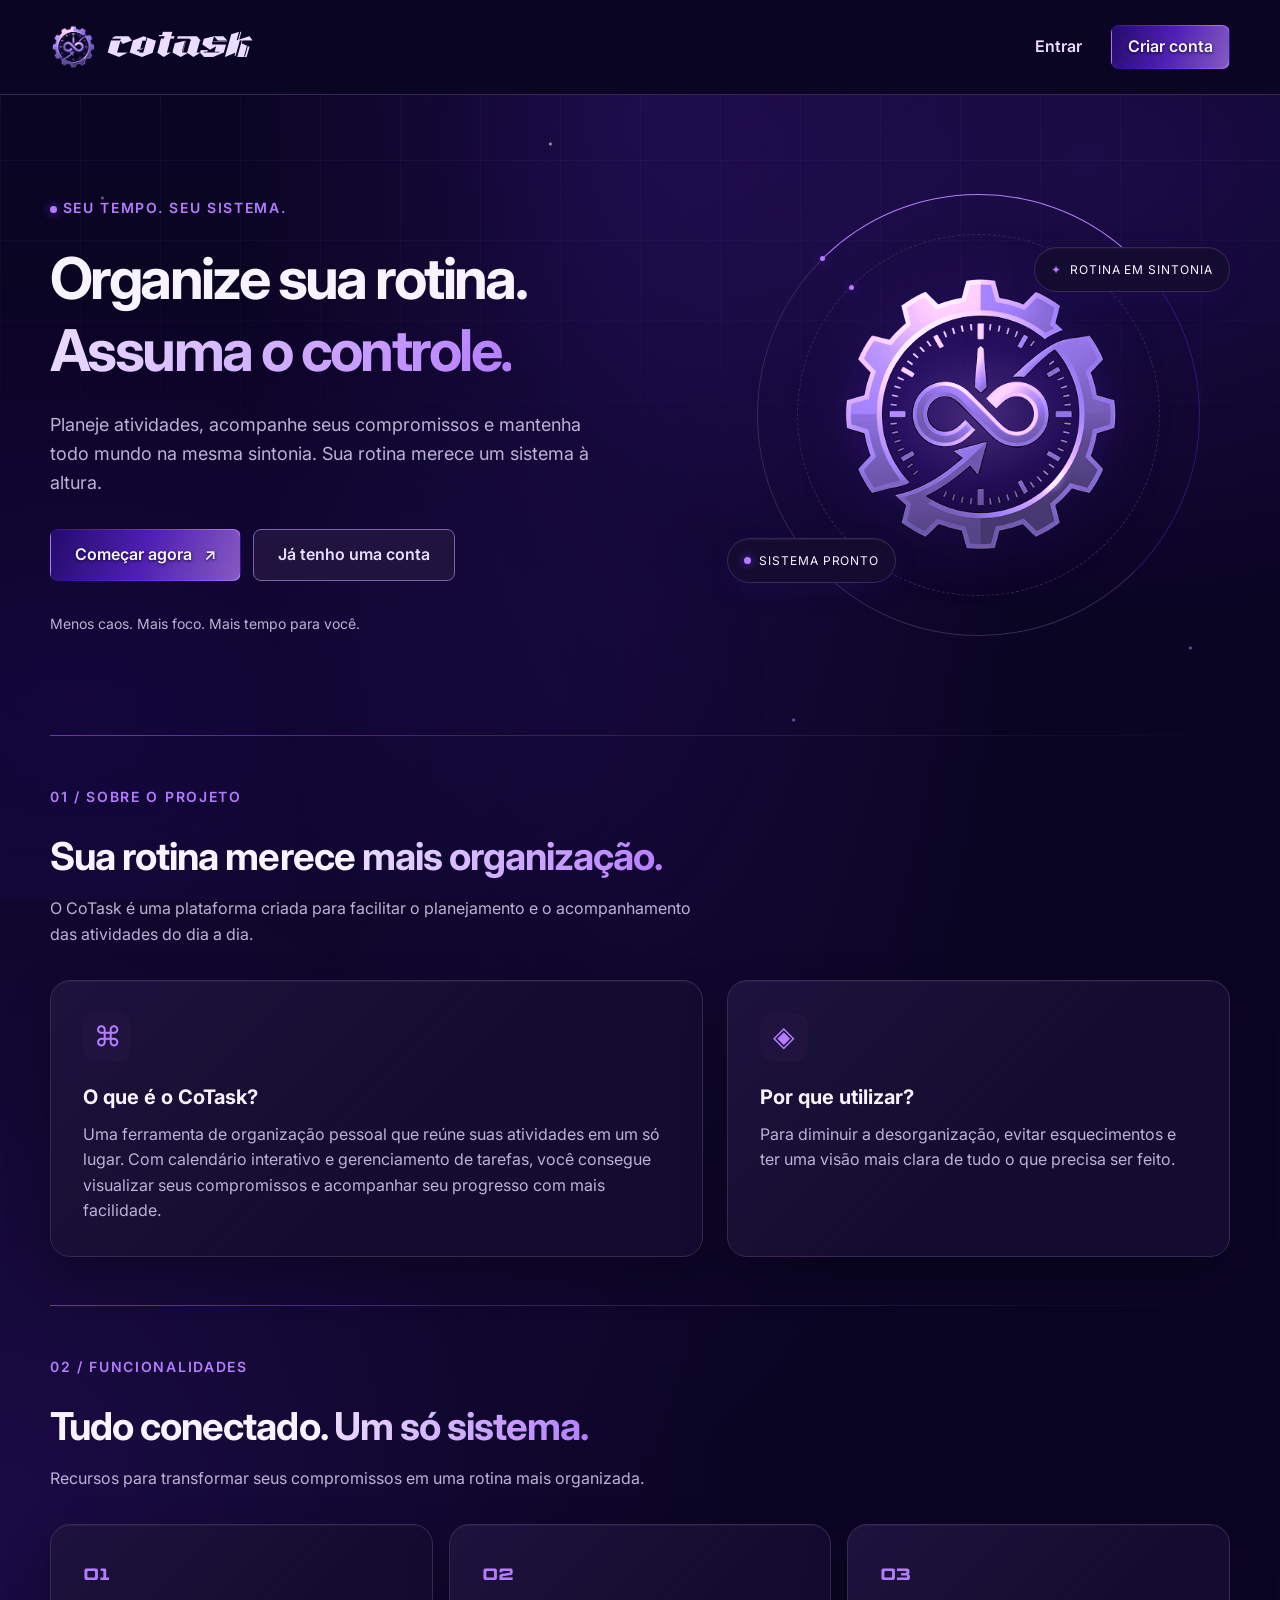
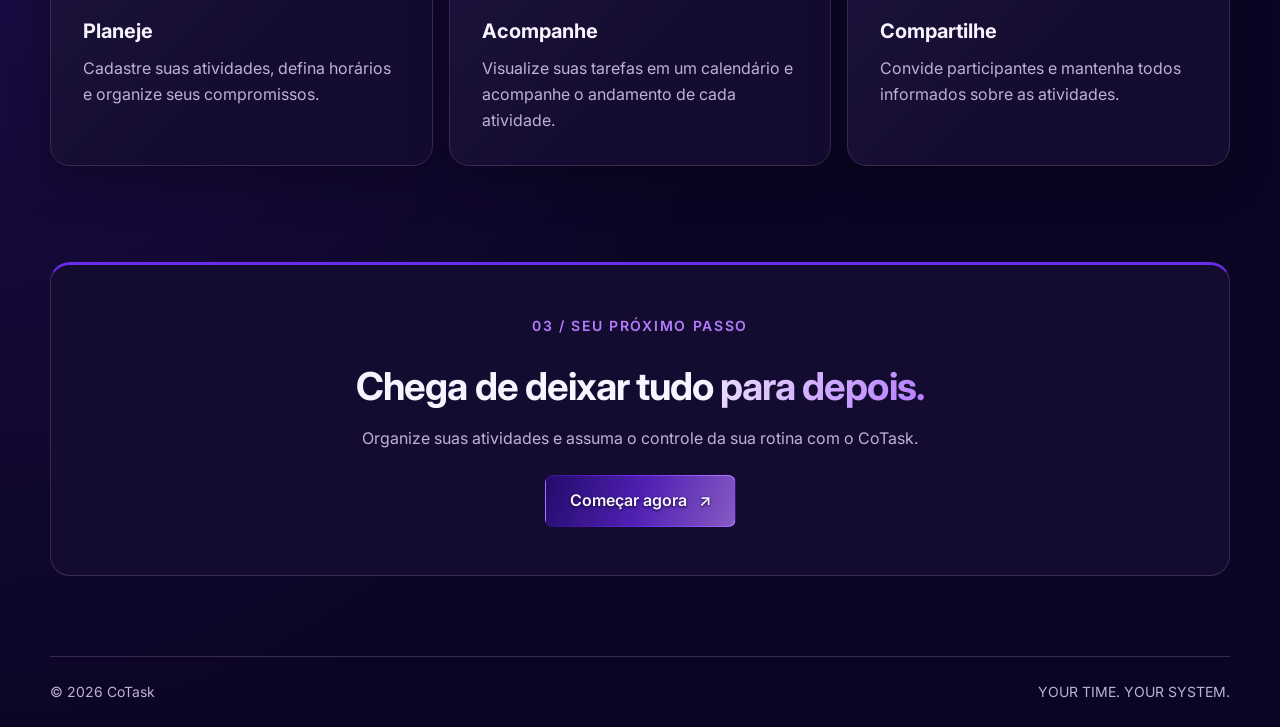
==== commit 94ce67cc: "feat: aprimora animacoes e ambientacao ultraviolet" ====
--- a/index.html
+++ b/index.html
@@ -14,7 +14,11 @@
     <script src="assets/js/script.js" defer></script>
 </head>
 
-<body>
+<body class="page-home">
+    <div class="ambient-scene" aria-hidden="true">
+        <span class="ambient-glow"></span>
+        <span class="ambient-particles"></span>
+    </div>
 
 
 
@@ -110,9 +114,9 @@
 
             <div class="hero-visual">
 
-                <div class="visual-ring ring-outer"></div>
-                <div class="visual-ring ring-inner"></div>
-                <div class="logo-halo"></div>
+                <div class="visual-ring ring-outer" aria-hidden="true"></div>
+                <div class="visual-ring ring-inner" aria-hidden="true"></div>
+                <div class="logo-halo" aria-hidden="true"></div>
 
                 <img
                     class="hero-logo"
--- a/assets/css/style.css
+++ b/assets/css/style.css
@@ -40,6 +40,10 @@
     --text-sm: .875rem; --text-base: 1rem; --text-lg: 1.25rem;
     --text-title: clamp(1.75rem, 3vw, 2.5rem);
     --transition: 160ms ease;
+    --motion-orbit: 60s;
+    --motion-float: 7s;
+    --motion-ambient: 32s;
+    --motion-pulse: 6s;
 }
 * { box-sizing: border-box; }
 html { scroll-behavior: smooth; }
@@ -95,11 +99,11 @@
 .hero-description { color: var(--text-muted); max-width: 540px; margin-block: var(--space-5) var(--space-6); font-size: 1.125rem; }
 .hero-actions { display: flex; flex-wrap: wrap; gap: var(--space-3); }
 .hero-note { margin-top: var(--space-6); font-size: var(--text-sm); color: var(--text-muted); }
-.hero-visual { position: relative; min-height: 400px; display: grid; place-items: center; }
+.hero-visual { position: relative; isolation: isolate; min-height: 400px; display: grid; place-items: center; pointer-events: none; }
 .hero-logo { width: 65%; max-width: 290px; filter: grayscale(1) sepia(1) hue-rotate(215deg) saturate(3) drop-shadow(0 0 32px var(--glow)); }
 .visual-ring { position: absolute; width: 88%; aspect-ratio: 1; border: 1px solid var(--border-subtle); border-radius: 50%; pointer-events: none; }
 .ring-inner { width: 72%; border-style: dashed; }
-.logo-halo { position: absolute; inset: 15%; background: var(--glow); filter: blur(50px); border-radius: 50%; }
+.logo-halo { position: absolute; inset: 20%; z-index: -1; background: radial-gradient(ellipse, rgba(181, 124, 255, .3), rgba(106, 43, 234, .16) 40%, transparent 70%); border-radius: 50%; pointer-events: none; animation: ultraviolet-pulse var(--motion-pulse) ease-in-out infinite; }
 .floating-chip { position: absolute; display: flex; align-items: center; gap: var(--space-2); padding: var(--space-3) var(--space-4); background: var(--surface-card); border: 1px solid var(--border-subtle); border-radius: var(--radius-pill); font-size: .75rem; letter-spacing: .08em; }
 .chip-top { top: 8%; right: 0; } .chip-bottom { bottom: 8%; left: 0; }
 .chip-icon { color: var(--color-accent); } .chip-dot, .status-dot { display: inline-block; width: 7px; height: 7px; border-radius: 50%; background: var(--color-accent); }
@@ -135,9 +139,36 @@
 .form-feedback:empty { display: none; }
 .switch-auth { margin-top: var(--space-4); color: var(--text-muted); font-size: var(--text-sm); }
 body.modal-open { overflow: hidden; }
+/* Decoração isolada: apenas transform/opacity nas animações contínuas. */
+.ambient-scene { position: fixed; inset: 0; overflow: hidden; z-index: -1; pointer-events: none; }
+.ambient-glow { position: absolute; inset: -12%; background: radial-gradient(ellipse at 78% 24%, rgba(106, 43, 234, .18), transparent 38%), radial-gradient(ellipse at 15% 72%, rgba(45, 14, 134, .24), transparent 36%); animation: ambient-drift var(--motion-ambient) ease-in-out infinite alternate; }
+.ambient-particles { position: absolute; inset: 0; opacity: .6; background: radial-gradient(circle at 8% 22%, #B57CFF 1px, transparent 2px), radial-gradient(circle at 24% 64%, #B57CFF 1px, transparent 2px), radial-gradient(circle at 43% 16%, #EBDDFF 1px, transparent 2px), radial-gradient(circle at 62% 80%, #B57CFF 1px, transparent 2px), radial-gradient(circle at 84% 38%, #EBDDFF 1.5px, transparent 2.5px), radial-gradient(circle at 93% 72%, #B57CFF 1px, transparent 2px); animation: particle-drift 24s ease-in-out infinite alternate; }
+.ring-outer { border-top-color: var(--color-accent); border-right-color: rgba(106, 43, 234, .4); animation: orbit-turn var(--motion-orbit) linear infinite; }
+.ring-inner { animation: orbit-turn 42s linear infinite reverse; }
+.visual-ring::after { content: ''; position: absolute; top: 14%; left: 14%; width: 5px; height: 5px; border-radius: 50%; background: var(--color-accent); box-shadow: 0 0 12px var(--color-primary); }
+.floating-chip { animation: chip-float var(--motion-float) ease-in-out infinite; box-shadow: 0 8px 24px rgba(45, 14, 134, .18), inset 0 1px rgba(235, 221, 255, .05); }
+.chip-bottom { animation-duration: 9s; animation-delay: -3s; }
+.status-dot, .chip-dot { box-shadow: 0 0 10px var(--color-primary); }
+.welcome-mark { position: relative; }
+.welcome-mark::after { content: ''; position: absolute; inset: -5px; border: 1px solid var(--color-accent); border-radius: inherit; opacity: .15; pointer-events: none; animation: ultraviolet-pulse var(--motion-pulse) ease-in-out infinite; }
+.about-card, .feature-card { transition: transform var(--transition), border-color var(--transition), box-shadow var(--transition); }
+.nav-active { position: relative; box-shadow: none; transition: border-color var(--transition), box-shadow var(--transition); }
+.nav-active::after { content: ''; position: absolute; bottom: 0; left: 14%; right: 14%; height: 2px; background: var(--gradient-primary); transform: scaleX(.8); transition: transform var(--transition); pointer-events: none; }
+.nav-active:hover::after, .nav-active:focus-visible::after { transform: scaleX(1); }
+.about-section, .feature-section { border-image: linear-gradient(90deg, var(--color-primary), var(--border-subtle) 35%, transparent) 1; }
+@media (hover: hover) and (pointer: fine) {
+    .about-card:hover, .feature-card:hover { transform: translateY(-3px); border-color: var(--border-interactive); box-shadow: var(--shadow-raised), 0 8px 28px var(--glow); }
+}
+@keyframes orbit-turn { to { transform: rotate(360deg); } }
+@keyframes chip-float { 0%, 100% { transform: translateY(0); } 50% { transform: translateY(-6px); } }
+@keyframes ultraviolet-pulse { 0%, 100% { opacity: .45; } 50% { opacity: 1; } }
+@keyframes ambient-drift { from { transform: translate(-2%, 0) scale(1); } to { transform: translate(3%, 4%) scale(1.06); } }
+@keyframes particle-drift { from { transform: translateY(12px); opacity: .35; } to { transform: translateY(-18px); opacity: .65; } }
 @keyframes modal-enter { from { opacity: 0; transform: translateY(8px); } to { opacity: 1; transform: translateY(0); } }
 @media (max-width: 900px) { .hero { gap: var(--space-5); } .feature-strip { grid-template-columns: 1fr; } }
 @media (max-width: 680px) {
+    .ambient-particles { background: radial-gradient(circle at 8% 22%, #B57CFF 1px, transparent 2px), radial-gradient(circle at 84% 38%, #EBDDFF 1px, transparent 2px), radial-gradient(circle at 93% 72%, #B57CFF 1px, transparent 2px); }
+    .ambient-glow { animation-duration: 40s; }
     main, .site-footer { width: calc(100% - 32px); }
     .site-header, .topo { padding: var(--space-4); }
     .brand, .logo { font-size: 1.5rem; }
